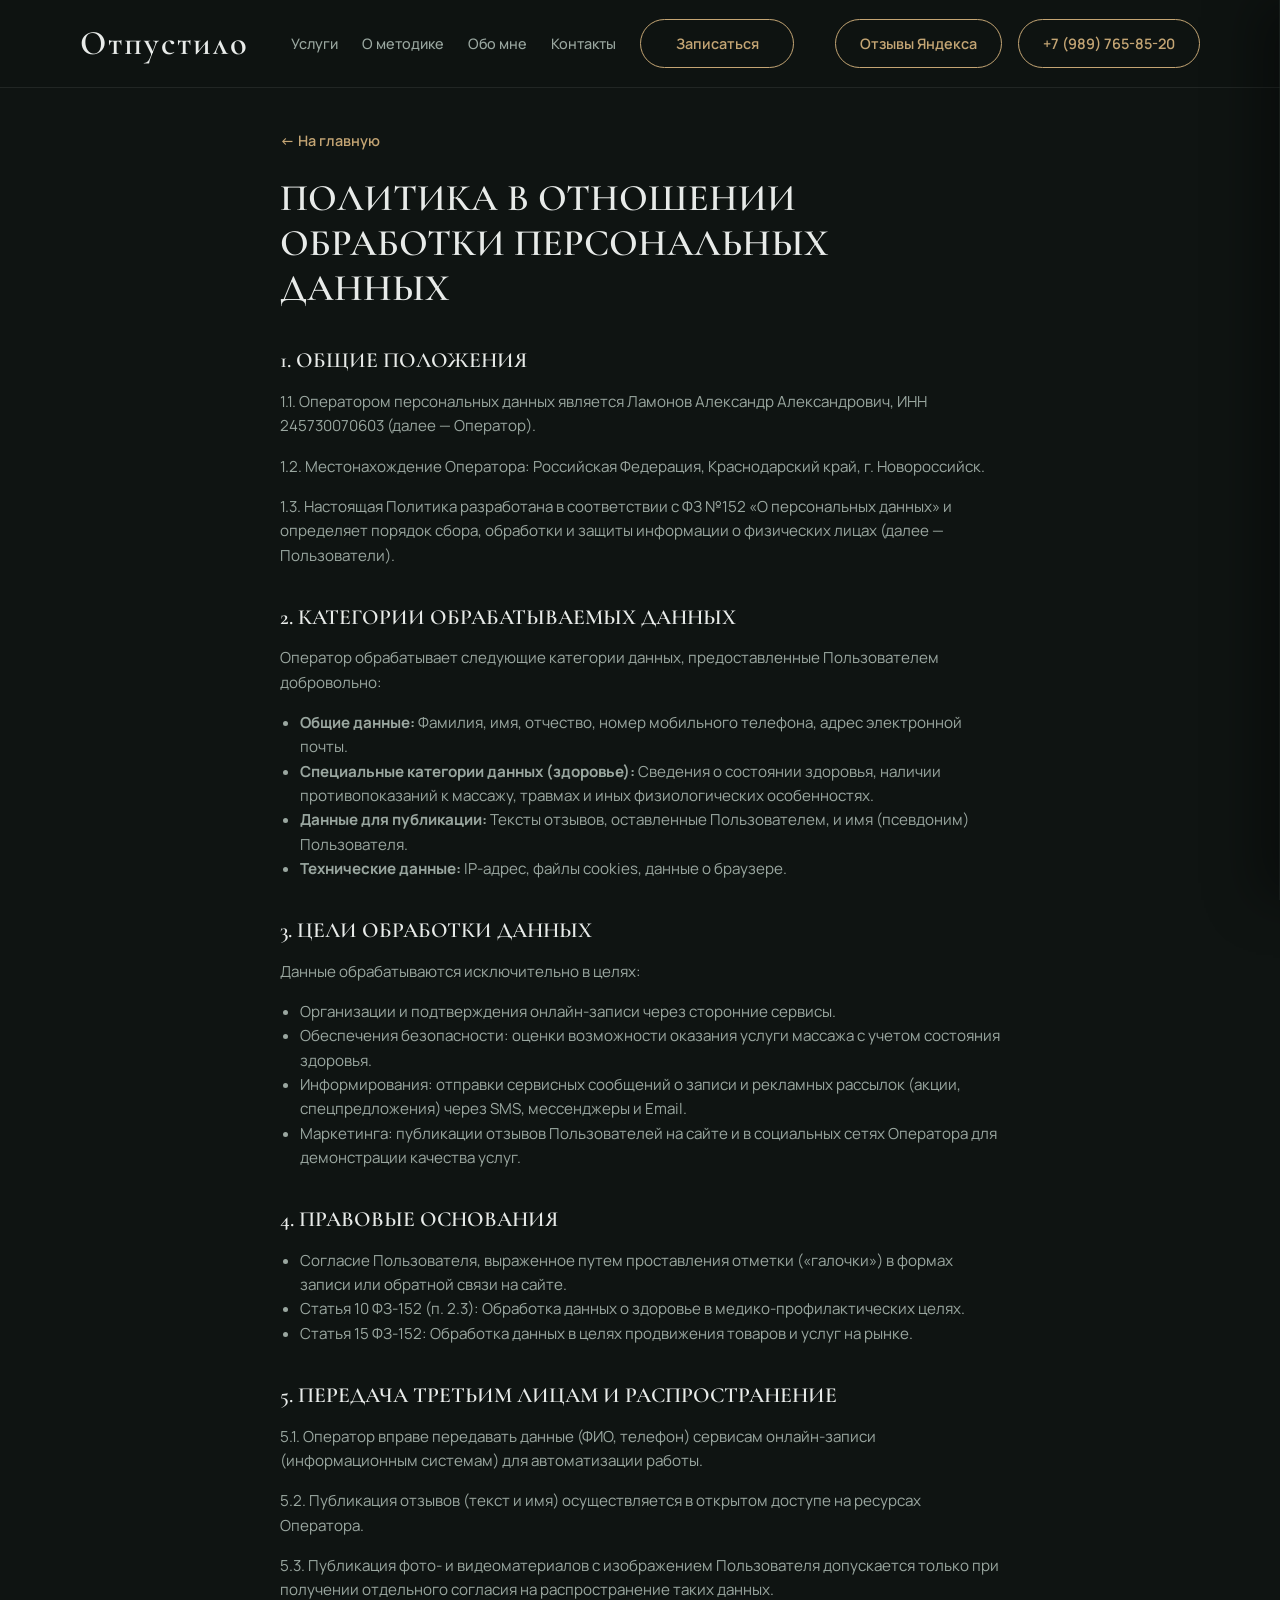
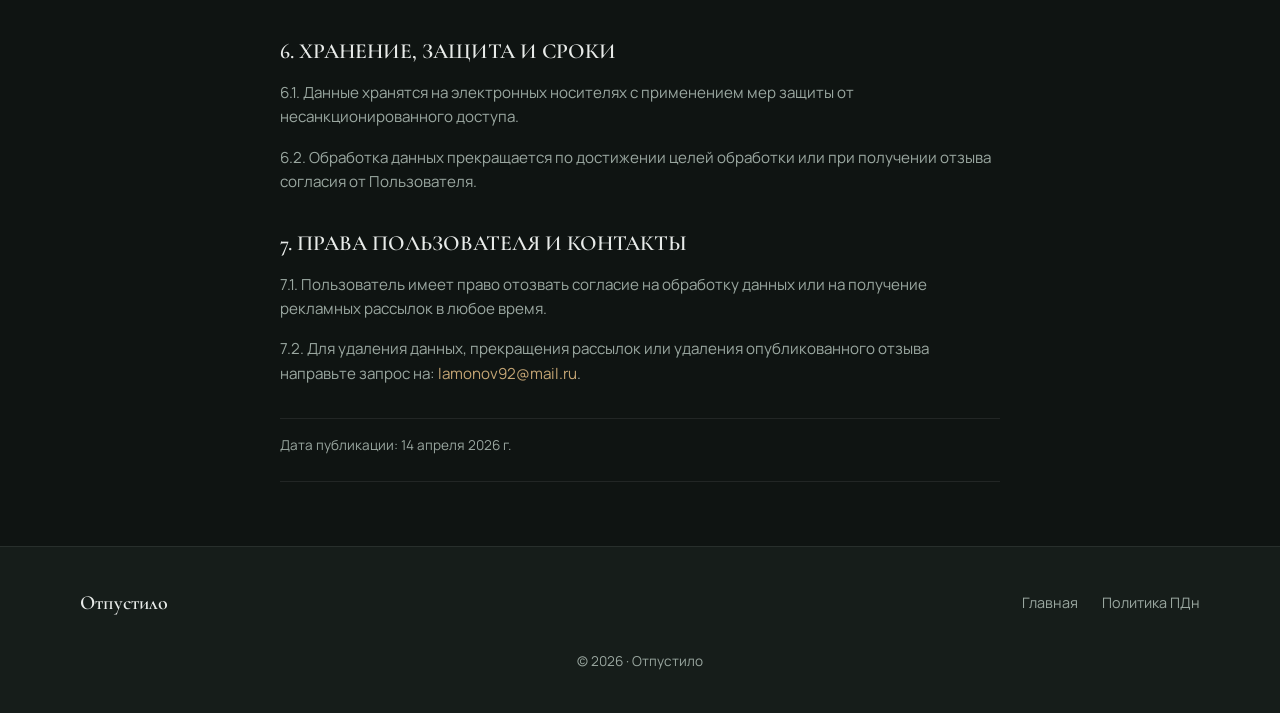
==== privacy.html @ 7d5fe702 "финал версия" ====
<!DOCTYPE html>
<html lang="ru">
<head>
  <meta charset="UTF-8" />
  <meta name="viewport" content="width=device-width, initial-scale=1.0" />
  <meta name="description" content="Политика в отношении обработки персональных данных — Отпустило." />
  <title>Политика обработки персональных данных — Отпустило</title>

  <meta property="og:locale" content="ru_RU" />
  <meta property="og:type" content="article" />
  <meta property="og:site_name" content="Отпустило" />
  <meta property="og:title" content="Политика обработки персональных данных — Отпустило" />
  <meta property="og:description" content="Политика в отношении обработки персональных данных — Отпустило." />
  <meta property="og:image" content="images/services-bg.jpg" />

  <meta name="twitter:card" content="summary_large_image" />
  <meta name="twitter:title" content="Политика обработки персональных данных — Отпустило" />
  <meta name="twitter:description" content="Политика в отношении обработки персональных данных — Отпустило." />
  <meta name="twitter:image" content="images/services-bg.jpg" />
  <link rel="preconnect" href="https://fonts.googleapis.com" />
  <link rel="preconnect" href="https://fonts.gstatic.com" crossorigin />
  <link href="https://fonts.googleapis.com/css2?family=Cormorant+Garamond:ital,wght@0,400;0,600;0,700;1,400&family=Manrope:wght@300;400;500;600;700&display=swap" rel="stylesheet" />
  <link rel="stylesheet" href="styles.css" />
  
  <link rel="icon" href="data:image/svg+xml,<svg xmlns=%22http://www.w3.org/2000/svg%22 viewBox=%220 0 100 100%22><text y=%22.9em%22 font-size=%2290%22>🌿</text></svg>">
</head>
<body class="page-privacy">
  <header class="header">
    <div class="container header__inner">
      <a class="logo logo--header-wide" href="index.html">Отпустило</a>
      <nav class="nav nav--desktop" id="nav-desktop" aria-label="Основное меню">
        <a href="index.html#services">Услуги</a>
        <a href="index.html#about">О методике</a>
        <a href="index.html#about-me">Обо мне</a>
        <a href="index.html#contacts">Контакты</a>
        <a class="btn btn--header nav-desktop__cta" href="index.html#booking">Записаться</a>
      </nav>
      <div class="header__toolbar">
        <a class="btn btn--header btn--reviews-link" href="index.html#reviews">Отзывы Яндекса</a>
        <a class="btn btn--header btn--phone" href="tel:+79897658520">+7 (989) 765-85-20</a>
        <button
          class="burger"
          type="button"
          aria-label="Открыть меню"
          id="burger"
          aria-expanded="false"
          aria-controls="mobile-nav-drawer"
        >
          <span></span><span></span><span></span>
        </button>
      </div>
    </div>
  </header>

  <div class="mobile-nav-overlay" id="mobile-nav-overlay" tabindex="-1" aria-hidden="true"></div>
  <aside class="mobile-nav-drawer" id="mobile-nav-drawer" aria-label="Меню сайта" aria-hidden="true">
    <nav class="mobile-nav__list" id="nav">
      <a class="mobile-nav__link" href="index.html#services">Услуги</a>
      <a class="mobile-nav__link" href="index.html#about">О методике</a>
      <a class="mobile-nav__link" href="index.html#about-me">Обо мне</a>
      <a class="mobile-nav__link" href="index.html#contacts">Контакты</a>
      <a class="btn btn--primary mobile-nav__cta" href="index.html#booking">Записаться</a>
    </nav>
  </aside>

  <main class="legal-page" aria-labelledby="privacy-title">
    <div class="container">
      <a class="legal-page__back" href="index.html">← На главную</a>
      <article class="legal-doc">
        <h1 id="privacy-title">ПОЛИТИКА В ОТНОШЕНИИ ОБРАБОТКИ ПЕРСОНАЛЬНЫХ ДАННЫХ</h1>

        <h2>1. ОБЩИЕ ПОЛОЖЕНИЯ</h2>
        <p>1.1. Оператором персональных данных является Ламонов Александр Александрович, ИНН 245730070603 (далее — Оператор).</p>
        <p>1.2. Местонахождение Оператора: Российская Федерация, Краснодарский край, г. Новороссийск.</p>
        <p>1.3. Настоящая Политика разработана в соответствии с ФЗ №152 «О персональных данных» и определяет порядок сбора, обработки и защиты информации о физических лицах (далее — Пользователи).</p>

        <h2>2. КАТЕГОРИИ ОБРАБАТЫВАЕМЫХ ДАННЫХ</h2>
        <p>Оператор обрабатывает следующие категории данных, предоставленные Пользователем добровольно:</p>
        <ul>
          <li><strong>Общие данные:</strong> Фамилия, имя, отчество, номер мобильного телефона, адрес электронной почты.</li>
          <li><strong>Специальные категории данных (здоровье):</strong> Сведения о состоянии здоровья, наличии противопоказаний к массажу, травмах и иных физиологических особенностях.</li>
          <li><strong>Данные для публикации:</strong> Тексты отзывов, оставленные Пользователем, и имя (псевдоним) Пользователя.</li>
          <li><strong>Технические данные:</strong> IP-адрес, файлы cookies, данные о браузере.</li>
        </ul>

        <h2>3. ЦЕЛИ ОБРАБОТКИ ДАННЫХ</h2>
        <p>Данные обрабатываются исключительно в целях:</p>
        <ul>
          <li>Организации и подтверждения онлайн-записи через сторонние сервисы.</li>
          <li>Обеспечения безопасности: оценки возможности оказания услуги массажа с учетом состояния здоровья.</li>
          <li>Информирования: отправки сервисных сообщений о записи и рекламных рассылок (акции, спецпредложения) через SMS, мессенджеры и Email.</li>
          <li>Маркетинга: публикации отзывов Пользователей на сайте и в социальных сетях Оператора для демонстрации качества услуг.</li>
        </ul>

        <h2>4. ПРАВОВЫЕ ОСНОВАНИЯ</h2>
        <ul>
          <li>Согласие Пользователя, выраженное путем проставления отметки («галочки») в формах записи или обратной связи на сайте.</li>
          <li>Статья 10 ФЗ-152 (п. 2.3): Обработка данных о здоровье в медико-профилактических целях.</li>
          <li>Статья 15 ФЗ-152: Обработка данных в целях продвижения товаров и услуг на рынке.</li>
        </ul>

        <h2>5. ПЕРЕДАЧА ТРЕТЬИМ ЛИЦАМ И РАСПРОСТРАНЕНИЕ</h2>
        <p>5.1. Оператор вправе передавать данные (ФИО, телефон) сервисам онлайн-записи (информационным системам) для автоматизации работы.</p>
        <p>5.2. Публикация отзывов (текст и имя) осуществляется в открытом доступе на ресурсах Оператора.</p>
        <p>5.3. Публикация фото- и видеоматериалов с изображением Пользователя допускается только при получении отдельного согласия на распространение таких данных.</p>

        <h2>6. ХРАНЕНИЕ, ЗАЩИТА И СРОКИ</h2>
        <p>6.1. Данные хранятся на электронных носителях с применением мер защиты от несанкционированного доступа.</p>
        <p>6.2. Обработка данных прекращается по достижении целей обработки или при получении отзыва согласия от Пользователя.</p>

        <h2>7. ПРАВА ПОЛЬЗОВАТЕЛЯ И КОНТАКТЫ</h2>
        <p>7.1. Пользователь имеет право отозвать согласие на обработку данных или на получение рекламных рассылок в любое время.</p>
        <p>7.2. Для удаления данных, прекращения рассылок или удаления опубликованного отзыва направьте запрос на: <a href="mailto:lamonov92@mail.ru">lamonov92@mail.ru</a>.</p>

        <p class="legal-meta" style="margin-top: 2rem; padding-top: 1rem; border-top: 1px solid var(--line); margin-bottom: 0;">
          Дата публикации: 14 апреля 2026 г.
        </p>
      </article>
    </div>
  </main>

  <footer class="footer">
    <div class="container footer__inner">
      <span class="footer__logo">Отпустило</span>
      <nav class="footer__nav">
        <a href="index.html">Главная</a>
        <a href="privacy.html">Политика ПДн</a>
      </nav>
      <p class="footer__copy">© <span id="year"></span> · Отпустило</p>
    </div>
  </footer>

  <script src="script.js"></script>
</body>
</html>
---- styles.css ----
:root {
  --bg: #0f1412;
  --bg-elevated: #161d1a;
  --surface: #1c2521;
  --text: #e8ebe9;
  --text-muted: #9aa7a0;
  --accent: #c4a574;
  --accent-hover: #d4b98a;
  --accent-soft: rgba(196, 165, 116, 0.15);
  --line: rgba(255, 255, 255, 0.08);
  --font-body: "Manrope", system-ui, sans-serif;
  --font-display: "Cormorant Garamond", Georgia, serif;
  --radius: 12px;
  --shadow: 0 24px 60px rgba(0, 0, 0, 0.45);
}

*,
*::before,
*::after {
  box-sizing: border-box;
}

a,
button,
input,
select,
textarea {
  -webkit-tap-highlight-color: transparent;
}

html {
  scroll-behavior: smooth;
  overflow-x: clip;
  max-width: 100%;
}

body {
  margin: 0;
  font-family: var(--font-body);
  font-size: 1rem;
  line-height: 1.6;
  color: var(--text);
  background: var(--bg);
  overflow-x: clip;
  max-width: 100%;
}

.scroll-progress {
  position: fixed;
  top: 0;
  left: 0;
  height: 3px;
  width: 0%;
  max-width: 100%;
  z-index: 400;
  pointer-events: none;
  background: var(--accent);
  /* Только вниз — горизонтальное свечение даёт полосу и скролл на узких экранах */
  box-shadow: 0 4px 14px rgba(196, 165, 116, 0.42);
  transform-origin: left center;
}

@keyframes scroll-progress-shimmer {
  0% {
    background-position: 0% 50%;
  }
  100% {
    background-position: 200% 50%;
  }
}

html.has-scroll-fx .reveal-on-scroll:not(.is-inview) {
  opacity: 0;
  transform: translate3d(0, 40px, 0);
}

html.has-scroll-fx .reveal-on-scroll.is-inview {
  opacity: 1;
  transform: translate3d(0, 0, 0);
  transition:
    opacity 0.85s cubic-bezier(0.22, 1, 0.36, 1),
    transform 0.9s cubic-bezier(0.22, 1, 0.36, 1);
}

@media (prefers-reduced-motion: reduce) {
  .scroll-progress {
    display: none;
    animation: none;
  }

  html.has-scroll-fx .reveal-on-scroll:not(.is-inview) {
    opacity: 1;
    transform: none;
  }

  html.has-scroll-fx .reveal-on-scroll.is-inview {
    transition: none;
  }

  .hero__bg {
    transform: none !important;
  }
}

img {
  max-width: 100%;
  height: auto;
  display: block;
}

a {
  color: var(--accent);
  text-decoration: none;
  transition: color 0.2s ease;
}

a:hover {
  color: var(--accent-hover);
}

.container {
  width: min(1120px, 100% - 40px);
  margin-inline: auto;
}

.top-bar {
  background: var(--bg-elevated);
  border-bottom: 1px solid var(--line);
  font-size: 0.85rem;
  color: var(--text-muted);
}

.top-bar__inner {
  display: flex;
  justify-content: space-between;
  align-items: center;
  padding: 10px 0;
  gap: 1rem;
  flex-wrap: wrap;
}

.top-bar__phone {
  color: var(--text);
  font-weight: 600;
}

.top-bar__reviews {
  color: var(--accent);
  font-weight: 600;
  font-size: 0.82rem;
  white-space: nowrap;
}

.top-bar__reviews:hover {
  color: var(--accent-hover);
}

.header {
  position: sticky;
  top: 0;
  z-index: 120;
  background: rgba(15, 20, 18, 0.92);
  backdrop-filter: blur(12px);
  border-bottom: 1px solid var(--line);
  transition: box-shadow 0.35s ease, border-color 0.35s ease;
}

.header.is-scrolled {
  box-shadow: 0 18px 48px rgba(0, 0, 0, 0.42);
  border-bottom-color: rgba(196, 165, 116, 0.12);
}

.header__inner {
  display: flex;
  align-items: center;
  justify-content: space-between;
  gap: 1rem;
  padding: 16px 0;
  flex-wrap: nowrap;
}

.header__toolbar {
  display: flex;
  align-items: center;
  justify-content: flex-end;
  gap: 1rem;
  flex-shrink: 1;
  min-width: 0;
  max-width: 100%;
  flex-wrap: wrap;
}

.nav--desktop {
  display: none;
  align-items: center;
  gap: 0.85rem 1.15rem;
  flex-wrap: wrap;
  justify-content: center;
  flex: 1 1 auto;
  min-width: 0;
}

.nav--desktop a:not(.btn) {
  color: var(--text-muted);
  font-size: 0.9rem;
  font-weight: 500;
  text-decoration: none;
  transition: color 0.2s;
}

.nav--desktop a:not(.btn):hover {
  color: var(--text);
}

.nav-desktop__cta {
  flex-shrink: 0;
}

@media (max-width: 1200px) {
  .header__toolbar {
    flex-wrap: nowrap;
    gap: 0.65rem;
    flex: 1 1 auto;
    justify-content: flex-end;
  }
  
  .logo--header-wide {
    font-size: clamp(2.5rem, 5vw, 3.75rem); /* Размер заголовка Hero */
    flex: 0 1 auto;
    margin-right: auto;
    line-height: 1;
  }

  .nav-desktop__cta {
    display: none !important;
  }

  .nav--desktop {
    display: none !important;
  }

  .desktop-only {
    display: none !important;
  }

  .btn--header {
    min-width: 0; /* Сбрасываем жесткую ширину на мобильных, где кнопки скрыты или другие */
  }

  .burger {
    display: flex !important;
  }
}

@media (min-width: 1201px) {
  .nav--desktop {
    display: flex;
    gap: 0.85rem 1.5rem;
    margin-right: 1rem;
  }

  .burger {
    display: none !important;
  }

  .logo--header-wide {
    flex: 0 1 auto;
    font-size: clamp(1.35rem, 2.4vw, 1.95rem);
  }
}

.btn--reviews-link {
  white-space: nowrap;
}

/* Privacy page: hide header buttons on mobile portrait so they don't overlap the logo.
   Keep them on desktop and tablet landscape. */
@media (max-width: 900px) and (orientation: portrait) {
  .page-privacy .header__toolbar .btn--header {
    display: none !important;
  }
}

.logo {
  font-family: var(--font-display);
  font-size: 1.5rem;
  font-weight: 600;
  letter-spacing: 0.04em;
  color: var(--text);
}

.logo--header-wide {
  flex: 1 1 auto;
  min-width: 0;
  font-size: clamp(1.55rem, 4.2vw, 2.15rem);
  letter-spacing: 0.06em;
}

.logo:hover {
  color: var(--accent);
}

.mobile-nav-overlay {
  position: fixed;
  inset: 0;
  z-index: 110;
  background: rgba(0, 0, 0, 0.52);
  opacity: 0;
  visibility: hidden;
  transition: opacity 0.28s ease, visibility 0.28s ease;
}

body.nav-open .mobile-nav-overlay {
  opacity: 1;
  visibility: visible;
}

.mobile-nav-drawer {
  position: fixed;
  top: 0;
  right: 0;
  bottom: 0;
  z-index: 125;
  display: flex;
  flex-direction: column;
  align-items: flex-end;
  width: auto;
  max-width: min(92vw, 100%);
  height: 100vh;
  height: 100dvh;
  min-height: 100vh;
  min-height: 100dvh;
  padding: calc(5.5rem + env(safe-area-inset-top, 0px)) 1.25rem 2rem;
  padding-bottom: calc(2rem + env(safe-area-inset-bottom, 0px));
  padding-left: 1.35rem;
  background: linear-gradient(180deg, var(--surface) 0%, var(--bg-elevated) 100%);
  border-left: 1px solid var(--line);
  box-shadow: -24px 0 48px rgba(0, 0, 0, 0.35);
  transform: translateX(100%);
  transition: transform 0.32s cubic-bezier(0.22, 1, 0.36, 1);
  overflow-y: auto;
  box-sizing: border-box;
}

body.nav-open .mobile-nav-drawer {
  transform: translateX(0);
}

.mobile-nav__list {
  display: flex;
  flex-direction: column;
  gap: 0;
  width: max-content;
  max-width: 100%;
}

.mobile-nav__link {
  display: block;
  padding: 1rem 0;
  font-size: 1.05rem;
  font-weight: 600;
  color: var(--text);
  border-bottom: 1px solid var(--line);
  transition: color 0.2s;
  white-space: nowrap;
}

.mobile-nav__link:hover {
  color: var(--accent);
}

.btn {
  display: inline-flex;
  align-items: center;
  justify-content: center;
  padding: 12px 24px;
  font-family: inherit;
  font-size: 0.9rem;
  font-weight: 600;
  border: none;
  border-radius: 999px;
  cursor: pointer;
  transition: background 0.2s, color 0.2s, border-color 0.2s;
}

.btn--header {
  background: transparent;
  color: var(--accent);
  border: 1px solid var(--accent);
  /* Задаем минимальную ширину, чтобы кнопки в шапке были одинаковыми */
  min-width: 154px;
}

.btn--header:hover {
  background: var(--accent-soft);
}

.btn--primary {
  background: var(--accent);
  color: #1a1510;
}

.btn--primary:hover {
  background: var(--accent-hover);
  color: #1a1510;
}

.mobile-nav-drawer .mobile-nav__cta.btn.btn--primary {
  margin-top: 1.35rem;
  align-self: flex-start;
  padding: 0.42rem 1rem;
  font-size: 1.05rem;
  font-weight: 600;
  line-height: 1.35;
}

.btn--ghost {
  background: transparent;
  color: var(--text);
  border: 1px solid var(--line);
}

.btn--ghost:hover {
  border-color: var(--accent);
  color: var(--accent);
}

.btn--light {
  background: var(--text);
  color: var(--bg);
}

.btn--light:hover {
  background: var(--accent-hover);
  color: #1a1510;
}

.btn--block {
  width: 100%;
}

.btn--small {
  padding: 8px 16px;
  font-size: 0.85rem;
}

.burger {
  display: flex;
  flex-direction: column;
  justify-content: center;
  gap: 5px;
  padding: 10px;
  margin: -10px -10px -10px 0;
  background: none;
  border: none;
  cursor: pointer;
}

.burger span {
  display: block;
  width: 22px;
  height: 2px;
  background: var(--text);
  transition: transform 0.25s ease, opacity 0.25s ease;
}

body.nav-open .burger span:nth-child(1) {
  transform: translateY(7px) rotate(45deg);
}

body.nav-open .burger span:nth-child(2) {
  opacity: 0;
}

body.nav-open .burger span:nth-child(3) {
  transform: translateY(-7px) rotate(-45deg);
}

@media (prefers-reduced-motion: reduce) {
  .mobile-nav-drawer,
  .mobile-nav-overlay {
    transition: none;
  }

  body.nav-open .burger span:nth-child(1),
  body.nav-open .burger span:nth-child(3) {
    transform: none;
  }

  body.nav-open .burger span:nth-child(2) {
    opacity: 1;
  }
}

.hero {
  position: relative;
  min-height: min(88vh, 720px);
  display: flex;
  align-items: center;
  padding: 4rem 0 5rem;
  overflow: hidden;
}

@media (max-width: 768px) {
  .hero {
    min-height: auto;
    padding: 4rem 0 3.5rem;
  }
}

.hero__bg {
  position: absolute;
  inset: -8%;
  background:
    radial-gradient(ellipse 80% 50% at 50% -20%, rgba(196, 165, 116, 0.22) 0%, rgba(196, 165, 116, 0.1) 40%, rgba(196, 165, 116, 0) 80%),
    radial-gradient(ellipse 60% 40% at 100% 50%, rgba(80, 120, 100, 0.12) 0%, rgba(80, 120, 100, 0.05) 40%, rgba(80, 120, 100, 0) 80%),
    linear-gradient(180deg, var(--bg) 0%, var(--bg-elevated) 100%);
  pointer-events: none;
  will-change: transform;
  transform: translate3d(0, 0, 0) scale(1.08);
  transform-origin: center 30%;
}

.hero__content {
  position: relative;
  max-width: 720px;
}

.hero__eyebrow {
  text-transform: uppercase;
  letter-spacing: 0.2em;
  font-size: 0.72rem;
  color: var(--accent);
  margin: 0 0 1rem;
}

.hero__eyebrow-top,
.hero__eyebrow-bottom {
  display: inline;
}

@media (max-width: 430px) {
  .hero__eyebrow-top {
    white-space: nowrap;
  }

  .hero__eyebrow-bottom {
    display: block;
  }
}

.hero__title {
  font-family: var(--font-display);
  font-size: clamp(2.5rem, 5vw, 3.75rem);
  font-weight: 600;
  line-height: 1.12;
  margin: 0 0 1.25rem;
  letter-spacing: 0.02em;
}

.hero__title em {
  font-style: italic;
  color: var(--accent);
}

.hero__text {
  font-size: 1.1rem;
  color: var(--text-muted);
  margin: 0 0 2rem;
  max-width: 540px;
}

.hero__actions {
  display: flex;
  flex-wrap: wrap;
  gap: 1rem;
}

.hero__actions .btn--hero-promo {
  padding: 17px 36px;
  font-size: 1.05rem;
  min-height: 54px;
}

@media (max-width: 480px) {
  .hero__actions .btn--hero-promo {
    flex: 1 1 auto;
    min-width: min(100%, 240px);
    justify-content: center;
  }
}

.trust {
  border-block: 1px solid var(--line);
  background: var(--bg-elevated);
}

.trust__grid {
  display: grid;
  grid-template-columns: repeat(2, minmax(0, 1fr));
  gap: 0;
  width: 100%;
  min-width: 0;
  box-sizing: border-box;
  border: 1px solid var(--line);
  background: var(--bg-elevated);
}

.trust__item {
  background: var(--bg-elevated);
  padding: 1.75rem 1.25rem;
  text-align: center;
  min-width: 0;
}

.trust__item:nth-child(1),
.trust__item:nth-child(3) {
  border-right: 1px solid var(--line);
}

.trust__item:nth-child(1),
.trust__item:nth-child(2) {
  border-bottom: 1px solid var(--line);
}

.trust__item strong {
  display: block;
  font-family: var(--font-display);
  font-size: 1.6rem;
  color: var(--accent);
  margin-bottom: 0.35rem;
}

.trust__item:first-child strong {
  font-size: clamp(2.05rem, 6.5vw, 2.65rem);
  line-height: 1.08;
  letter-spacing: 0.02em;
}

.trust__item span {
  font-size: 1rem;
  color: var(--text-muted);
}

/* На узких экранах сетка на всю ширину — иначе сбоку виден более тёмный фон body */
@media (max-width: 992px) {
  .trust > .container.trust__grid {
    width: 100%;
    max-width: none;
    margin-inline: 0;
  }
}

.section {
  padding: 5rem 0;
}

@media (max-width: 992px) {
  .section {
    padding: 12rem 0;
  }
}

section#about-me.section {
  padding-bottom: 2rem;
}

section#booking.section {
  padding-top: 2rem;
}

.section--alt {
  background: var(--bg-elevated);
}

.section__head {
  text-align: center;
  max-width: 560px;
  margin: 0 auto 3rem;
}

.section__title {
  font-family: var(--font-display);
  font-size: clamp(2rem, 4vw, 2.75rem);
  font-weight: 600;
  margin: 0 0 0.75rem;
  letter-spacing: 0.02em;
}

.section__lead {
  margin: 0;
  color: var(--text-muted);
  font-size: 1.05rem;
}

.section--services {
  position: relative;
  isolation: isolate;
  overflow: hidden;
}

.section--services__bg {
  position: absolute;
  inset: 0;
  z-index: 0;
  background-color: var(--bg);
  background-image:
    linear-gradient(180deg, rgba(15, 20, 18, 0.92) 0%, rgba(15, 20, 18, 0.82) 42%, rgba(15, 20, 18, 0.94) 100%),
    linear-gradient(105deg, rgba(15, 20, 18, 0.55) 0%, rgba(15, 20, 18, 0) 42%, rgba(15, 20, 18, 0) 58%, rgba(15, 20, 18, 0.5) 100%),
    url("images/services-bg.jpg");
  background-size: cover;
  background-position: center 40%;
  background-repeat: no-repeat;
}

.section--services__content {
  position: relative;
  z-index: 1;
}

.section--services .section__lead {
  color: rgba(232, 235, 233, 0.88);
  text-shadow: 0 1px 24px rgba(0, 0, 0, 0.35);
}

.section--services .section__title {
  text-shadow: 0 1px 32px rgba(0, 0, 0, 0.4);
}

.cards {
  display: grid;
  grid-template-columns: repeat(3, 1fr);
  gap: 1.5rem;
}

.services-carousel {
  position: relative;
}

.services-carousel__track-wrap {
  position: relative;
}

.services-carousel__nav {
  display: none;
  align-items: center;
  justify-content: center;
  gap: 0.75rem;
  margin-top: 1.1rem;
  padding: 0 2px;
}

.services-carousel__btn {
  flex-shrink: 0;
  display: inline-flex;
  align-items: center;
  justify-content: center;
  min-width: 44px;
  min-height: 44px;
  padding: 0 12px;
  border-radius: 999px;
  border: 1px solid var(--line);
  background: transparent;
  color: var(--accent);
  cursor: pointer;
  transition: background 0.2s, border-color 0.2s, color 0.2s, opacity 0.2s;
}

.services-carousel__btn:hover:not(:disabled) {
  background: var(--accent-soft);
  border-color: rgba(196, 165, 116, 0.45);
  color: var(--accent-hover);
}

.services-carousel__btn:disabled {
  opacity: 0.35;
  cursor: not-allowed;
}

.services-carousel__btn-icon {
  display: block;
  width: 10px;
  height: 10px;
  border-left: 2px solid currentColor;
  border-bottom: 2px solid currentColor;
}

.services-carousel__btn-icon--prev {
  transform: rotate(45deg);
  margin-left: 2px;
}

.services-carousel__btn-icon--next {
  transform: rotate(-135deg);
  margin-right: 2px;
}

.services-carousel__dots {
  display: flex;
  flex-wrap: wrap;
  align-items: center;
  justify-content: center;
  gap: 0.45rem;
  flex: 1 1 auto;
  min-width: 0;
  max-width: min(100%, 220px);
}

.services-carousel__dot {
  flex-shrink: 0;
  width: 8px;
  height: 8px;
  padding: 0;
  border: none;
  border-radius: 999px;
  background: rgba(255, 255, 255, 0.18);
  cursor: pointer;
  transition: background 0.2s, transform 0.2s;
}

.services-carousel__dot:hover {
  background: rgba(196, 165, 116, 0.55);
}

.services-carousel__dot.is-active {
  background: var(--accent);
  transform: scale(1.15);
}

@media (max-width: 992px) {
  .section--services__bg {
    background-image: none;
    background: var(--surface);
  }

  .cards {
    display: flex;
    gap: 1rem;
    overflow-x: auto;
    overflow-y: hidden;
    scroll-snap-type: x mandatory;
    -webkit-overflow-scrolling: touch;
    padding-bottom: 0.35rem;
    scrollbar-width: none;
  }

  .cards::-webkit-scrollbar {
    display: none;
  }

  .cards .card {
    flex: 0 0 min(78vw, 300px);
    scroll-snap-align: start;
    scroll-snap-stop: always;
    box-shadow: none;
    background: var(--bg-elevated);
    border-color: rgba(196, 165, 116, 0.2);
  }

  .services-carousel__nav {
    display: flex;
  }
}

.card {
  display: flex;
  flex-direction: column;
  background: var(--surface);
  border: 1px solid var(--line);
  border-radius: var(--radius);
  padding: 0;
  overflow: hidden;
  box-shadow: var(--shadow);
  transition: border-color 0.2s, transform 0.2s;
}

.card__content {
  display: flex;
  flex-direction: column;
  flex: 1;
  padding: 1.35rem 1.75rem 1.75rem;
  background-color: inherit;
  position: relative;
  z-index: 1;
  margin-top: -2px;
}

.card__media {
  position: relative;
  height: clamp(148px, 24vw, 210px);
  flex-shrink: 0;
  background-color: #1a221e;
  overflow: hidden;
}

.card__media-img {
  width: 100%;
  height: 100%;
  object-fit: cover;
  object-position: center;
  display: block;
  transform: translateZ(0); /* Исправление ряби/муара на некоторых экранах */
  backface-visibility: hidden;
  -webkit-user-drag: none;
}

.card__media::after {
  content: "";
  position: absolute;
  inset: 0;
  background: linear-gradient(
    to top,
    var(--surface) 0%,
    rgba(28, 37, 33, 0.8) 15%,
    rgba(28, 37, 33, 0.45) 45%,
    rgba(28, 37, 33, 0.08) 80%,
    rgba(28, 37, 33, 0) 100%
  );
  pointer-events: none;
}

@media (max-width: 768px) {
  .cards .card__media::after {
    background: linear-gradient(
      to top,
      #161d1a 0%,
      rgba(22, 29, 26, 0.8) 15%,
      rgba(22, 29, 26, 0.45) 45%,
      rgba(22, 29, 26, 0.08) 80%,
      rgba(22, 29, 26, 0) 100%
    );
  }
}

.card:hover {
  border-color: rgba(196, 165, 116, 0.35);
  transform: translateY(-2px);
}

.card__icon {
  display: inline-block;
  width: 40px;
  height: 4px;
  background: var(--accent);
  border-radius: 2px;
  margin-bottom: 1rem;
  opacity: 0.8;
}

.card__title {
  font-family: var(--font-display);
  font-size: 1.5rem;
  margin: 0 0 0.5rem;
}

.card__meta {
  display: flex;
  align-items: center;
  gap: 0.75rem;
  margin-bottom: 0.75rem;
  font-size: 0.9rem;
}

.card__price {
  font-weight: 700;
  color: var(--accent);
  font-size: 1rem;
}

.card__duration {
  color: var(--text-muted);
  font-weight: 500;
}

.card__text {
  flex: 1;
  margin: 0;
  color: var(--text-muted);
  font-size: 0.95rem;
}

.card__actions {
  margin-top: 1.35rem;
  padding-top: 1rem;
  border-top: 1px solid var(--line);
}

.service-dialog {
  width: min(560px, calc(100% - 32px));
  max-height: min(88vh, 720px);
  margin: auto;
  padding: 0;
  border: 1px solid var(--line);
  border-radius: var(--radius);
  background: linear-gradient(145deg, var(--surface), var(--bg-elevated));
  color: var(--text);
  box-shadow: var(--shadow);
}

.service-dialog::-webkit-scrollbar {
  display: none;
}

.service-dialog::backdrop {
  background: rgba(0, 0, 0, 0.75);
  backdrop-filter: blur(4px);
  scrollbar-width: none;
  -ms-overflow-style: none;
}

.service-dialog::backdrop::-webkit-scrollbar {
  display: none;
}

dialog {
  scrollbar-width: none !important;
  -ms-overflow-style: none !important;
}

dialog::-webkit-scrollbar {
  display: none !important;
}

.service-dialog__inner {
  display: flex;
  flex-direction: column;
  max-height: min(88vh, 720px);
}

.service-dialog__head {
  display: flex;
  align-items: flex-start;
  justify-content: space-between;
  gap: 1rem;
  padding: 1.25rem 1.25rem 0.75rem;
  border-bottom: 1px solid var(--line);
  flex-shrink: 0;
}

.service-dialog__title {
  font-family: var(--font-display);
  font-size: 1.65rem;
  font-weight: 600;
  margin: 0;
  line-height: 1.2;
  padding-right: 0.5rem;
}

.service-dialog__close {
  flex-shrink: 0;
  width: 40px;
  height: 40px;
  margin: -0.35rem -0.35rem 0 0;
  border: none;
  border-radius: 8px;
  background: transparent;
  color: var(--text-muted);
  font-size: 1.75rem;
  line-height: 1;
  cursor: pointer;
  transition: color 0.2s, background 0.2s;
}

.service-dialog__close:hover {
  color: var(--text);
  background: var(--accent-soft);
}

.service-dialog__body {
  padding: 1.25rem 1.5rem 1.5rem;
  overflow-y: auto;
  flex: 1;
  scrollbar-width: thin;
  scrollbar-color: var(--accent) var(--bg-elevated);
}

.service-dialog__body::-webkit-scrollbar {
  width: 6px;
}

.service-dialog__body::-webkit-scrollbar-track {
  background: var(--bg-elevated);
}

.service-dialog__body::-webkit-scrollbar-thumb {
  background: var(--accent);
  border-radius: 3px;
}

.service-dialog__body p {
  margin: 0 0 1rem;
  color: var(--text-muted);
  font-size: 0.95rem;
}

.service-dialog__body p:last-child {
  margin-bottom: 0;
}

.service-dialog__subtitle {
  font-size: 0.72rem;
  font-weight: 700;
  text-transform: uppercase;
  letter-spacing: 0.12em;
  color: var(--accent);
  margin: 1.25rem 0 0.5rem;
}

.service-dialog__subtitle:first-child {
  margin-top: 0;
}

.service-dialog__note {
  font-size: 0.9rem !important;
  border-left: 3px solid var(--accent);
  padding-left: 1rem;
  color: var(--text) !important;
}

.service-dialog__foot {
  display: flex;
  flex-wrap: wrap;
  gap: 0.75rem;
  padding: 1rem 1.25rem 1.25rem;
  border-top: 1px solid var(--line);
  flex-shrink: 0;
}

.service-dialog__foot .btn--primary {
  flex: 1;
  min-width: 140px;
}

.split {
  display: grid;
  grid-template-columns: 1fr 1fr;
  gap: 3rem;
  align-items: center;
}

.split__p {
  color: var(--text-muted);
  margin: 0 0 1rem;
}

.checklist {
  margin: 1.5rem 0 0;
  padding: 0;
  list-style: none;
}

.checklist li {
  position: relative;
  padding-left: 1.5rem;
  margin-bottom: 0.65rem;
  color: var(--accent);
}

.checklist li::before {
  content: "";
  position: absolute;
  left: 0;
  top: 0.55em;
  width: 8px;
  height: 8px;
  border-radius: 50%;
  background: var(--accent);
  opacity: 0.85;
}

.split__panel {
  background: linear-gradient(145deg, var(--surface), var(--bg));
  border: 1px solid var(--line);
  border-radius: var(--radius);
  padding: 2.5rem;
  min-height: 280px;
  display: flex;
  align-items: center;
}

@media (max-width: 768px) {
  .split__panel {
    min-height: auto;
    padding: 1.75rem 1.5rem;
  }
}

.split__panel blockquote {
  margin: 0;
  font-family: var(--font-display);
  font-size: 1.45rem;
  font-style: italic;
  line-height: 1.45;
  color: var(--accent);
}

.booking {
  display: flex;
  flex-direction: column;
  align-items: center;
  gap: 2rem;
}

.booking__intro {
  text-align: center;
  max-width: 36rem;
  text-wrap: balance;
}

.booking__intro .section__lead {
  text-wrap: balance;
}

.booking__subtitle {
  font-family: var(--font-display);
  font-size: clamp(1.28rem, 2.8vw, 1.75rem);
  font-weight: 600;
  color: var(--text);
  text-wrap: balance;
}

.booking__lead-extra {
  margin: 0;
  color: var(--text-muted);
  font-size: 1.02rem;
  line-height: 1.55;
  text-wrap: balance;
}

.booking-gate__extra {
  margin-top: 2rem;
  padding-top: 2rem;
  text-align: center;
  border-top: 1px solid var(--line);
  position: relative;
}

.booking-gate__extra::before {
  content: "";
  position: absolute;
  top: -3px;
  left: 50%;
  transform: translateX(-50%) rotate(45deg);
  width: 5px;
  height: 5px;
  border: 1px solid var(--accent);
  background-color: var(--bg);
}

.booking-gate__extra .booking__subtitle {
  margin: 0 0 0.6rem;
}

.booking-gate {
  width: 100%;
  max-width: 28rem;
}

.consent--booking {
  margin-bottom: 0.25rem;
  justify-content: center;
  text-align: center;
}

.booking-gate__btn:disabled {
  opacity: 0.42;
  cursor: not-allowed;
}

.booking-gate__hint {
  margin: 0.85rem 0 0;
  font-size: 0.85rem;
  color: var(--text-muted);
  text-align: center;
  line-height: 1.45;
  text-wrap: balance;
}

.booking-gate__write {
  margin-top: 1.15rem;
  color: var(--accent);
  border-color: rgba(196, 165, 116, 0.48);
}

.booking-gate__write:hover {
  border-color: var(--accent);
  background: var(--accent-soft);
  color: var(--accent-hover);
}

.form {
  display: grid;
  grid-template-columns: 1fr 1fr;
  gap: 1.25rem;
}

.field {
  display: flex;
  flex-direction: column;
  gap: 0.4rem;
}

.field--full {
  grid-column: 1 / -1;
}

.field__label {
  font-size: 0.8rem;
  font-weight: 600;
  color: var(--text-muted);
  text-transform: uppercase;
  letter-spacing: 0.06em;
}

.field input,
.field select,
.field textarea {
  font: inherit;
  padding: 12px 14px;
  border-radius: 8px;
  border: 1px solid var(--line);
  background: var(--surface);
  color: var(--text);
}

.field input:focus,
.field select:focus,
.field textarea:focus {
  outline: none;
  border-color: var(--accent);
}

.consent {
  display: flex;
  align-items: flex-start;
  gap: 0.65rem;
  font-size: 0.75rem;
  line-height: 1.45;
  color: var(--text-muted);
}

.consent input {
  margin-top: 0.25rem;
  accent-color: var(--accent);
}

.consent a {
  color: var(--accent);
  text-decoration: underline;
  text-underline-offset: 3px;
}

.consent a:hover {
  color: var(--accent-hover);
}

.cookie a {
  color: var(--accent);
  text-decoration: underline;
  text-underline-offset: 2px;
}

.cookie a:hover {
  color: var(--accent-hover);
}

.legal-page {
  padding: 2.5rem 0 4rem;
}

.legal-page .container {
  width: min(720px, 100% - 40px);
}

.legal-page__back {
  display: inline-block;
  margin-bottom: 1.5rem;
  font-size: 0.9rem;
  font-weight: 600;
  color: var(--accent);
}

.legal-page__back:hover {
  color: var(--accent-hover);
}

.legal-doc h1 {
  font-family: var(--font-display);
  font-size: clamp(1.85rem, 4vw, 2.35rem);
  font-weight: 600;
  margin: 0 0 1rem;
  line-height: 1.2;
}

.legal-doc .legal-meta {
  font-size: 0.85rem;
  color: var(--text-muted);
  margin: 0 0 2rem;
  padding-bottom: 1.5rem;
  border-bottom: 1px solid var(--line);
}

.legal-doc h2 {
  font-family: var(--font-display);
  font-size: 1.35rem;
  font-weight: 600;
  margin: 2rem 0 0.75rem;
  color: var(--text);
}

.legal-doc p,
.legal-doc li {
  color: var(--text-muted);
  font-size: 0.95rem;
}

.legal-doc p {
  margin: 0 0 1rem;
}

.legal-doc ul {
  margin: 0 0 1rem;
  padding-left: 1.25rem;
}

.legal-doc .legal-note {
  padding: 1rem 1.15rem;
  margin: 2rem 0 0;
  border-radius: 8px;
  border: 1px solid var(--line);
  background: var(--accent-soft);
  font-size: 0.9rem;
  color: var(--text);
}

.form__note {
  grid-column: 1 / -1;
  font-size: 0.8rem;
  color: var(--text-muted);
  margin: 0;
}

.form__note code {
  font-size: 0.85em;
  background: var(--bg);
  padding: 2px 6px;
  border-radius: 4px;
}

.about-me__text {
  max-width: 42rem;
  margin: 0 auto 2.5rem;
  text-align: left;
  color: var(--text-muted);
  font-size: 1.05rem;
  line-height: 1.65;
}

.about-me__text p {
  margin: 0 0 1rem;
}

.about-me__text strong {
  color: var(--text);
}

.about-me__content {
  display: grid;
  grid-template-columns: 1fr 1fr 1fr;
  grid-auto-rows: 1fr;
  gap: 1rem;
  align-items: stretch;
}

/* Subgrid: те же 4 дорожки, что у дипломов — нижний край фото совпадает с сеткой справа */
.about-me__photo-column {
  grid-column: 1;
  grid-row: 1 / span 4;
  display: grid;
  grid-template-columns: minmax(0, 1fr);
  grid-template-rows: subgrid;
  min-width: 0;
  min-height: 0;
}

.about-me__photo-column .about-me__photo--1 {
  grid-row: 1 / span 2;
}

.about-me__photo-column .about-me__photo--2 {
  grid-row: 3 / span 2;
}

.about-me__photo {
  border-radius: 12px;
  overflow: hidden;
  border: 1px solid var(--line);
  background: var(--surface);
  box-shadow: var(--shadow);
  display: flex;
  align-items: center;
  justify-content: center;
  margin: 0;
  padding: 0;
  min-height: 0;
  height: 100%;
  aspect-ratio: 297 / 436;
}

.about-me__photo img {
  width: 100%;
  height: 100%;
  min-height: 0;
  object-fit: cover;
  object-position: center;
  display: block;
}

.about-me__photo--empty {
  min-height: 280px;
  flex-direction: column;
  gap: 0.5rem;
  color: var(--text-muted);
  font-size: 0.9rem;
  text-align: center;
  padding: 1.5rem;
}

.about-me__photo--empty::before {
  content: "📷";
  font-size: 2.5rem;
  opacity: 0.5;
}

/* Один grid-элемент со subgrid (не display:contents) — в Chrome на широком экране иначе ломалось выравнивание строк с колонкой фото */
.about-me__diplomas {
  list-style: none;
  margin: 0;
  padding: 0;
  grid-column: 2 / 4;
  grid-row: 1 / span 4;
  display: grid;
  grid-template-columns: subgrid;
  grid-template-rows: subgrid;
  min-width: 0;
  min-height: 0;
}

.about-me__diploma {
  margin: 0;
  padding: 0;
  min-height: 0;
}

.diploma-frame {
  margin: 0;
  padding: 0;
  border-radius: 12px;
  overflow: hidden;
  border: 1px solid var(--line);
  background: var(--surface);
  box-shadow: var(--shadow);
  aspect-ratio: 297 / 210;
  display: flex;
  flex-direction: column;
}

button.diploma-frame.diploma-frame--thumb {
  appearance: none;
  width: 100%;
  margin: 0;
  padding: 0;
  font: inherit;
  color: inherit;
  text-align: left;
  cursor: zoom-in;
  -webkit-tap-highlight-color: transparent;
  transition: border-color 0.2s, box-shadow 0.2s;
}

button.diploma-frame.diploma-frame--thumb:hover {
  border-color: rgba(196, 165, 116, 0.45);
  box-shadow: 0 20px 48px rgba(0, 0, 0, 0.35);
}

button.diploma-frame.diploma-frame--thumb:focus-visible {
  outline: 2px solid var(--accent);
  outline-offset: 3px;
}

.diploma-frame img {
  width: 100%;
  height: 100%;
  object-fit: cover;
  flex: 1;
  min-height: 0;
  /* Базовый фильтр для всех дипломов: сильное приглушение белого */
  filter: sepia(15%) contrast(0.85) brightness(0.85) saturate(0.9);
  transition: filter 0.3s ease;
}

/* 1-й и 5-й дипломы: оставляем ярче, так как они, видимо, уже темные или нормальные */
.about-me__diplomas li:nth-child(1) .diploma-frame img,
.about-me__diplomas li:nth-child(5) .diploma-frame img {
  filter: sepia(5%) contrast(0.98) brightness(0.98);
}

/* 8-й диплом: делаем еще светлее по просьбе пользователя */
.about-me__diplomas li:nth-child(8) .diploma-frame img {
  filter: sepia(0%) contrast(1.02) brightness(1.05);
}

button.diploma-frame.diploma-frame--thumb:hover img {
  filter: sepia(0%) contrast(1) brightness(1) saturate(1) !important;
}

.diploma-frame__cap {
  display: none;
}

.diploma-frame--empty img {
  display: none;
}

.diploma-frame--empty {
  min-height: 180px;
  align-items: center;
  justify-content: center;
}

.diploma-frame--empty .diploma-frame__cap {
  border-top: none;
  font-size: 0.8rem;
  text-transform: none;
  letter-spacing: 0;
  color: var(--text-muted);
  padding: 1rem;
}

/* Закрытый <dialog> должен оставаться display:none — иначе перекрывает страницу */
.diploma-lightbox:not([open]) {
  display: none !important;
}

.diploma-lightbox[open] {
  position: fixed;
  inset: 0;
  width: 100%;
  max-width: 100vw;
  height: 100%;
  max-height: 100%;
  margin: 0;
  padding: 0;
  border: none;
  display: flex;
  align-items: center;
  justify-content: center;
  background: transparent;
  box-sizing: border-box;
}

.diploma-lightbox::backdrop {
  background: rgba(0, 0, 0, 0.86);
  backdrop-filter: blur(5px);
}

.diploma-lightbox__scrim {
  position: absolute;
  inset: 0;
  z-index: 0;
  margin: 0;
  padding: 0;
  border: none;
  background: transparent;
  cursor: zoom-out;
}

.diploma-lightbox__shell {
  position: relative;
  z-index: 1;
  width: min(1180px, calc(100vw - 32px));
  max-width: 100%;
  max-height: min(92vh, 92dvh);
  display: flex;
  flex-direction: column;
  gap: 0.65rem;
  padding: 2.75rem 1rem 1rem;
  border-radius: var(--radius);
  border: 1px solid var(--line);
  background: linear-gradient(165deg, var(--surface), var(--bg-elevated));
  box-shadow: var(--shadow);
  box-sizing: border-box;
}

.diploma-lightbox__close {
  position: absolute;
  top: 0.5rem;
  right: 0.5rem;
  width: 42px;
  height: 42px;
  margin: 0;
  border: none;
  border-radius: 10px;
  background: transparent;
  color: var(--text-muted);
  font-size: 1.65rem;
  line-height: 1;
  cursor: pointer;
  transition: color 0.2s, background 0.2s;
}

.diploma-lightbox__close:hover {
  color: var(--text);
  background: var(--accent-soft);
}

.diploma-lightbox__stage {
  display: flex;
  flex-direction: row;
  align-items: center;
  gap: 0.35rem;
  width: 100%;
  min-height: 0;
  flex: 1 1 auto;
}

.diploma-lightbox__center {
  flex: 1 1 auto;
  min-width: 0;
  min-height: 0;
  display: flex;
  align-items: center;
  justify-content: center;
}

.diploma-lightbox__arrow {
  flex-shrink: 0;
  display: inline-flex;
  align-items: center;
  justify-content: center;
  width: 44px;
  height: 44px;
  padding: 0;
  border: 1px solid var(--line);
  border-radius: 999px;
  background: transparent;
  color: var(--accent);
  cursor: pointer;
  transition: background 0.2s, border-color 0.2s, opacity 0.2s;
}

.diploma-lightbox__arrow:hover:not(:disabled) {
  background: var(--accent-soft);
  border-color: rgba(196, 165, 116, 0.45);
}

.diploma-lightbox__arrow:disabled {
  opacity: 0.32;
  cursor: not-allowed;
}

.diploma-lightbox__arrow-icon {
  display: block;
  line-height: 1;
}

.diploma-lightbox__arrow--prev .diploma-lightbox__arrow-icon::before {
  content: "‹";
  font-size: 1.85rem;
  display: block;
  margin-top: -2px;
}

.diploma-lightbox__arrow--next .diploma-lightbox__arrow-icon::before {
  content: "›";
  font-size: 1.85rem;
  display: block;
  margin-top: -2px;
}

.diploma-lightbox__viewport--desktop {
  display: none;
  width: 100%;
  max-width: min(720px, 100%);
  max-height: min(68vh, 640px);
  overflow: hidden;
  border-radius: 8px;
  align-items: center;
  justify-content: center;
}

.diploma-lightbox__viewport--mobile {
  display: none;
  width: 100%;
  height: 100%;
  min-height: 0;
  overflow: hidden;
}

.diploma-lightbox__img {
  display: block;
  width: auto;
  height: auto;
  max-width: 100%;
  max-height: min(68vh, 640px);
  margin: 0 auto;
  object-fit: contain;
  /* При открытии диплома показываем его в оригинальном цвете */
  filter: none;
}

.diploma-lightbox__strip {
  height: 100%;
  max-height: min(68dvh, 520px);
  overflow-y: auto;
  overflow-x: hidden;
  scroll-snap-type: y mandatory;
  -webkit-overflow-scrolling: touch;
  display: flex;
  flex-direction: column;
  gap: 0.85rem;
  padding: 0.35rem 0.25rem;
  scrollbar-width: thin;
  scrollbar-color: var(--accent) var(--bg-elevated);
}

.diploma-lightbox__strip::-webkit-scrollbar {
  width: 6px;
}

.diploma-lightbox__strip::-webkit-scrollbar-thumb {
  background: var(--accent);
  border-radius: 3px;
}

.diploma-lightbox__slide {
  scroll-snap-align: center;
  scroll-snap-stop: always;
  flex-shrink: 0;
  min-height: 26dvh;
  display: flex;
  align-items: center;
  justify-content: center;
  padding: 0.35rem 0;
}

.diploma-lightbox__slide img {
  display: block;
  width: auto;
  max-width: 100%;
  max-height: min(24dvh, 300px);
  height: auto;
  object-fit: contain;
  /* Аналогично для миниатюр в лайтбоксе (карусели) */
  filter: sepia(15%) contrast(0.85) brightness(0.85) saturate(0.9);
  transition: filter 0.3s ease;
}

.diploma-lightbox__slide:nth-child(1) img,
.diploma-lightbox__slide:nth-child(5) img {
  filter: sepia(5%) contrast(0.98) brightness(0.98);
}

.diploma-lightbox__slide:nth-child(8) img {
  filter: sepia(0%) contrast(1.02) brightness(1.05);
}

.diploma-lightbox__slide.is-active img,
.diploma-lightbox__slide:hover img {
  filter: sepia(0%) contrast(1) brightness(1) saturate(1) !important;
}

@media (min-width: 993px) {
  .diploma-lightbox__viewport--desktop {
    display: flex;
  }

  .diploma-lightbox__viewport--mobile {
    display: none !important;
  }

  .diploma-lightbox__stage {
    flex-direction: row;
    min-height: min(70vh, 660px);
  }
}

@media (max-width: 992px) {
  .diploma-lightbox__shell {
    width: 100%;
    height: 100%;
    max-height: 100%;
    border-radius: 0;
    padding: 3rem 0.75rem 1rem;
    border-left: none;
    border-right: none;
  }

  .diploma-lightbox__stage {
    flex-direction: column;
    flex: 1 1 auto;
    min-height: 0;
    gap: 0.5rem;
  }

  .diploma-lightbox__center {
    flex: 1 1 auto;
    min-height: 0;
    width: 100%;
  }

  .diploma-lightbox__viewport--desktop {
    display: none !important;
  }

  .diploma-lightbox__viewport--mobile {
    display: block;
    max-height: none;
  }

  .diploma-lightbox__strip {
    max-height: calc(100dvh - 10.5rem);
  }

  .diploma-lightbox__arrow--prev .diploma-lightbox__arrow-icon::before {
    content: "▲";
    font-size: 0.75rem;
    margin-top: 0;
  }

  .diploma-lightbox__arrow--next .diploma-lightbox__arrow-icon::before {
    content: "▼";
    font-size: 0.75rem;
    margin-top: 0;
  }

  .diploma-lightbox__close {
    top: 0.35rem;
    right: 0.35rem;
  }
}

.reviews-block {
  max-width: 560px;
  margin: 0 auto;
}

.yandex-reviews {
  border-radius: var(--radius);
  overflow: hidden;
  border: 1px solid var(--line);
  background: var(--surface);
}

.yandex-reviews__iframe {
  display: block;
  width: 100%;
  min-height: clamp(640px, 78vh, 880px);
  border: 0;
  background: var(--bg);
}

.yandex-reviews__fallback {
  margin: 0;
  padding: 1.25rem 1.5rem;
  font-size: 0.88rem;
  color: var(--text-muted);
  line-height: 1.55;
}

.yandex-reviews__fallback code {
  font-size: 0.85em;
  word-break: break-all;
}

.contacts {
  display: grid;
  grid-template-columns: 1fr 1.2fr;
  gap: 2.5rem;
  align-items: start;
}

.contacts__list {
  list-style: none;
  padding: 0;
  margin: 1.5rem 0;
}

.contacts__list li {
  margin-bottom: 1.25rem;
  color: var(--text-muted);
  line-height: 1.6;
}

.contacts__list strong {
  color: var(--text);
}

.contacts__link {
  color: inherit;
  text-decoration: none;
  transition: color 0.2s ease;
  display: inline-block;
}

.contacts__link:hover {
  color: var(--accent);
}

.contacts__social {
  display: flex;
  flex-wrap: wrap;
  gap: 0.85rem;
}

@media (max-width: 768px) {
  .contacts {
    grid-template-columns: 1fr;
    gap: 2rem;
  }
}

.social {
  flex: 1 1 0;
  min-width: 100px;
  padding: 12px 14px;
  border: 1px solid var(--line);
  border-radius: 999px;
  font-size: 0.95rem;
  color: var(--text);
  text-align: center;
}

.social:hover {
  border-color: var(--accent);
  color: var(--accent);
}

.contacts__map {
  min-width: 0;
}

.contacts__map-iframe {
  display: block;
  width: 100%;
  aspect-ratio: 16 / 10;
  min-height: 260px;
  border: 0;
  border-radius: var(--radius);
  background: var(--surface);
}

.map-placeholder {
  aspect-ratio: 16 / 10;
  border-radius: var(--radius);
  border: 1px dashed var(--line);
  display: flex;
  align-items: center;
  justify-content: center;
  text-align: center;
  padding: 1.5rem;
  color: var(--text-muted);
  font-size: 0.9rem;
  background: var(--surface);
}

.footer {
  border-top: 1px solid var(--line);
  padding: 2.5rem 0;
  background: var(--bg-elevated);
}

.footer__inner {
  display: flex;
  flex-wrap: wrap;
  align-items: center;
  justify-content: space-between;
  gap: 1rem;
}

.footer__logo {
  font-family: var(--font-display);
  font-size: 1.25rem;
  font-weight: 600;
  color: var(--text);
  text-decoration: none;
  transition: color 0.2s ease;
}

.footer__logo:hover {
  color: var(--accent);
}

.footer__nav {
  display: flex;
  gap: 1.5rem;
}

.footer__nav a {
  color: var(--text-muted);
  font-size: 0.9rem;
}

.footer__nav a:hover {
  color: var(--accent);
}

.footer__copy {
  width: 100%;
  text-align: center;
  margin: 1rem 0 0;
  font-size: 0.85rem;
  color: var(--text-muted);
}

@media (max-width: 768px) {
  .footer__inner {
    flex-direction: column;
    align-items: center;
    text-align: center;
    gap: 1.25rem;
  }

  .footer__logo {
    width: 100%;
  }

  .footer__nav {
    flex-direction: row;
    flex-wrap: wrap;
    align-items: center;
    justify-content: center;
    gap: 1.25rem;
    width: 100%;
  }

  .footer__nav a {
    white-space: nowrap;
    line-height: 1.45;
    text-align: center;
  }

  .footer__nav a.desktop-only {
    display: none;
  }
}

.cookie {
  position: fixed;
  bottom: 1.25rem;
  left: 50%;
  transform: translateX(-50%) translateY(120%);
  width: min(480px, calc(100% - 32px));
  padding: 1rem 1.25rem;
  background: var(--surface);
  border: 1px solid var(--line);
  border-radius: var(--radius);
  box-shadow: var(--shadow);
  display: flex;
  flex-wrap: wrap;
  align-items: center;
  gap: 1rem;
  z-index: 200;
  opacity: 0;
  pointer-events: none;
  transition: transform 0.35s ease, opacity 0.35s ease;
}

.cookie.is-visible {
  transform: translateX(-50%) translateY(0);
  opacity: 1;
  pointer-events: auto;
}

.cookie p {
  margin: 0;
  flex: 1;
  min-width: 200px;
  font-size: 0.85rem;
  color: var(--text-muted);
}

.cookie__actions {
  display: flex;
  gap: 0.5rem;
}

@media (max-width: 900px) {
  html {
    font-size: 16px;
  }

  .container {
    max-width: 95%;
  }

  .section {
    padding: 3rem 0;
  }
}

@media (max-width: 768px) {
  html {
    font-size: 15px;
  }

  .container {
    max-width: 92%;
  }

  .section {
    padding: 2rem 0;
  }

  .header__inner {
    gap: 0.5rem;
    padding: 12px 0;
  }

  .btn--header {
    font-size: 0.8rem;
    padding: 0.55rem 1.15rem;
    flex: 0 0 auto;
    text-align: center;
  }
}

@media (max-width: 520px) {
  .container {
    width: 100%;
  }

  .section {
    padding: 1.75rem 0;
  }
}

@media (max-width: 480px) {
  .container {
    width: 100%;
  }
}

@media (max-width: 400px) {
  .container {
    width: 100%;
  }

  .section {
    padding: 1.5rem 0;
  }
}

@media (max-width: 480px) {
  html {
    font-size: 14px;
  }

  .container {
    max-width: 90%;
  }

  .section {
    padding: 1.5rem 0;
  }

  .header__inner {
    gap: 0.35rem;
    padding: 14px 0;
  }

  .header__toolbar {
    gap: 0.5rem;
    flex: 1 1 auto;
    justify-content: flex-end;
  }

  .logo--header-wide {
    font-size: clamp(2.5rem, 5vw, 3.75rem); /* Размер заголовка Hero */
    flex: 0 1 auto;
    margin-right: auto;
  }

  .btn--header {
    font-size: 0.8rem;
    padding: 0.5rem 0.95rem;
    flex: 0 0 auto;
    text-align: center;
    white-space: nowrap;
  }

  .burger span {
    width: 24px;
    height: 2px;
  }

  .split {
    gap: 2rem;
    grid-template-columns: 1fr;
  }

  .split__panel {
    order: 2;
    margin-top: 2rem;
  }
}

@media (max-width: 420px) {
  .header__inner {
    gap: 0.2rem;
  }
  
  .header__toolbar {
    gap: 0.2rem;
  }
  
  .logo--header-wide {
    font-size: clamp(2rem, 8vw, 2.5rem); /* Чуть меньше для самых узких экранов, чтобы влезло слово */
  }
  
  .btn--header {
    font-size: 0.6rem;
    padding: 0.35rem 0.4rem;
  }
  
  .burger {
    padding: 5px;
    margin: -5px -5px -5px 0;
  }
  
  .burger span {
    width: 20px;
  }
}
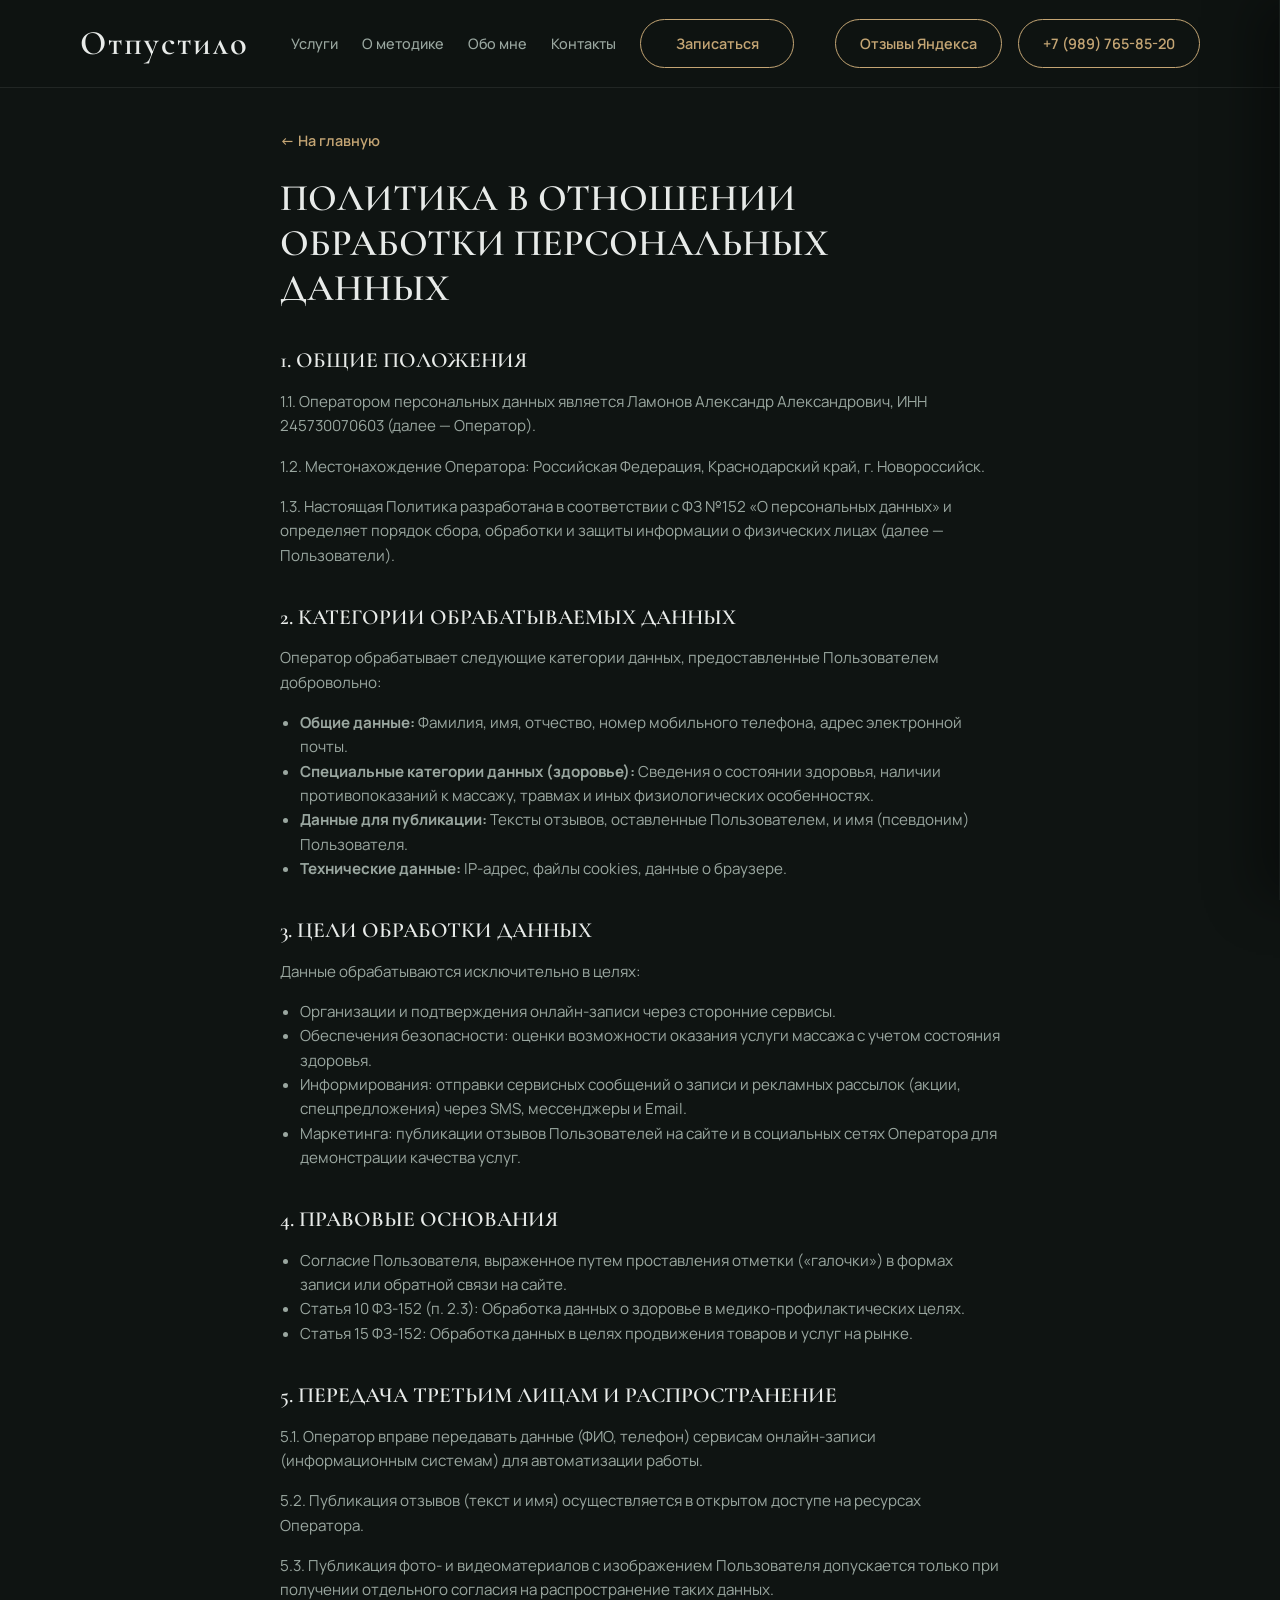
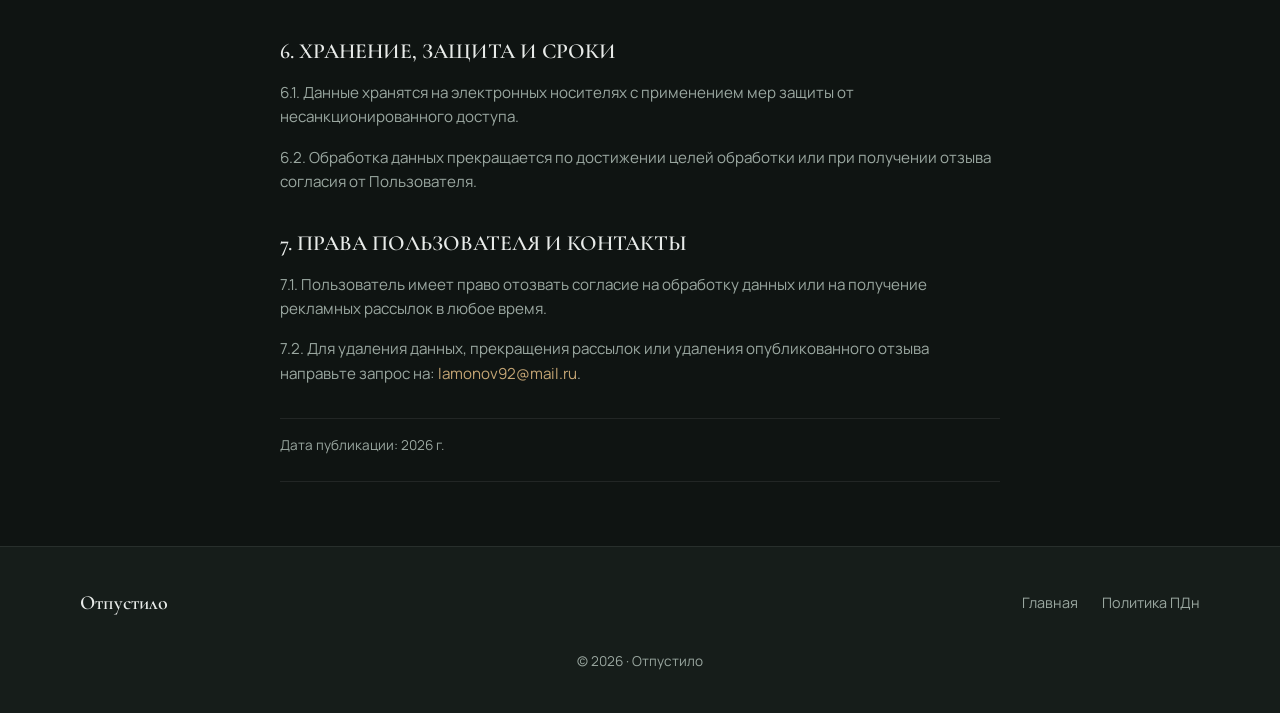
==== commit 1bdabae5: "Исправлены критические проблемы и оптимизирован код Критические исправления: - Исправлена опечатка в" ====
--- a/privacy.html
+++ b/privacy.html
@@ -113,7 +113,7 @@
         <p>7.2. Для удаления данных, прекращения рассылок или удаления опубликованного отзыва направьте запрос на: <a href="mailto:lamonov92@mail.ru">lamonov92@mail.ru</a>.</p>
 
         <p class="legal-meta" style="margin-top: 2rem; padding-top: 1rem; border-top: 1px solid var(--line); margin-bottom: 0;">
-          Дата публикации: 14 апреля 2026 г.
+          Дата публикации: 2026 г.
         </p>
       </article>
     </div>
--- a/styles.css
+++ b/styles.css
@@ -12,6 +12,12 @@
   --font-display: "Cormorant Garamond", Georgia, serif;
   --radius: 12px;
   --shadow: 0 24px 60px rgba(0, 0, 0, 0.45);
+  /* Z-index stack */
+  --z-scroll-progress: 400;
+  --z-cookie: 200;
+  --z-mobile-nav-drawer: 125;
+  --z-header: 120;
+  --z-mobile-nav-overlay: 110;
 }
 
 *,
@@ -52,10 +58,9 @@
   height: 3px;
   width: 0%;
   max-width: 100%;
-  z-index: 400;
+  z-index: var(--z-scroll-progress);
   pointer-events: none;
   background: var(--accent);
-  /* Только вниз — горизонтальное свечение даёт полосу и скролл на узких экранах */
   box-shadow: 0 4px 14px rgba(196, 165, 116, 0.42);
   transform-origin: left center;
 }
@@ -158,7 +163,7 @@
 .header {
   position: sticky;
   top: 0;
-  z-index: 120;
+  z-index: var(--z-header);
   background: rgba(15, 20, 18, 0.92);
   backdrop-filter: blur(12px);
   border-bottom: 1px solid var(--line);
@@ -303,7 +308,7 @@
 .mobile-nav-overlay {
   position: fixed;
   inset: 0;
-  z-index: 110;
+  z-index: var(--z-mobile-nav-overlay);
   background: rgba(0, 0, 0, 0.52);
   opacity: 0;
   visibility: hidden;
@@ -320,7 +325,7 @@
   top: 0;
   right: 0;
   bottom: 0;
-  z-index: 125;
+  z-index: var(--z-mobile-nav-drawer);
   display: flex;
   flex-direction: column;
   align-items: flex-end;
@@ -657,7 +662,7 @@
 
 @media (max-width: 992px) {
   .section {
-    padding: 12rem 0;
+    padding: 3rem 0;
   }
 }
 
@@ -2160,7 +2165,7 @@
   flex-wrap: wrap;
   align-items: center;
   gap: 1rem;
-  z-index: 200;
+  z-index: var(--z-cookie);
   opacity: 0;
   pointer-events: none;
   transition: transform 0.35s ease, opacity 0.35s ease;
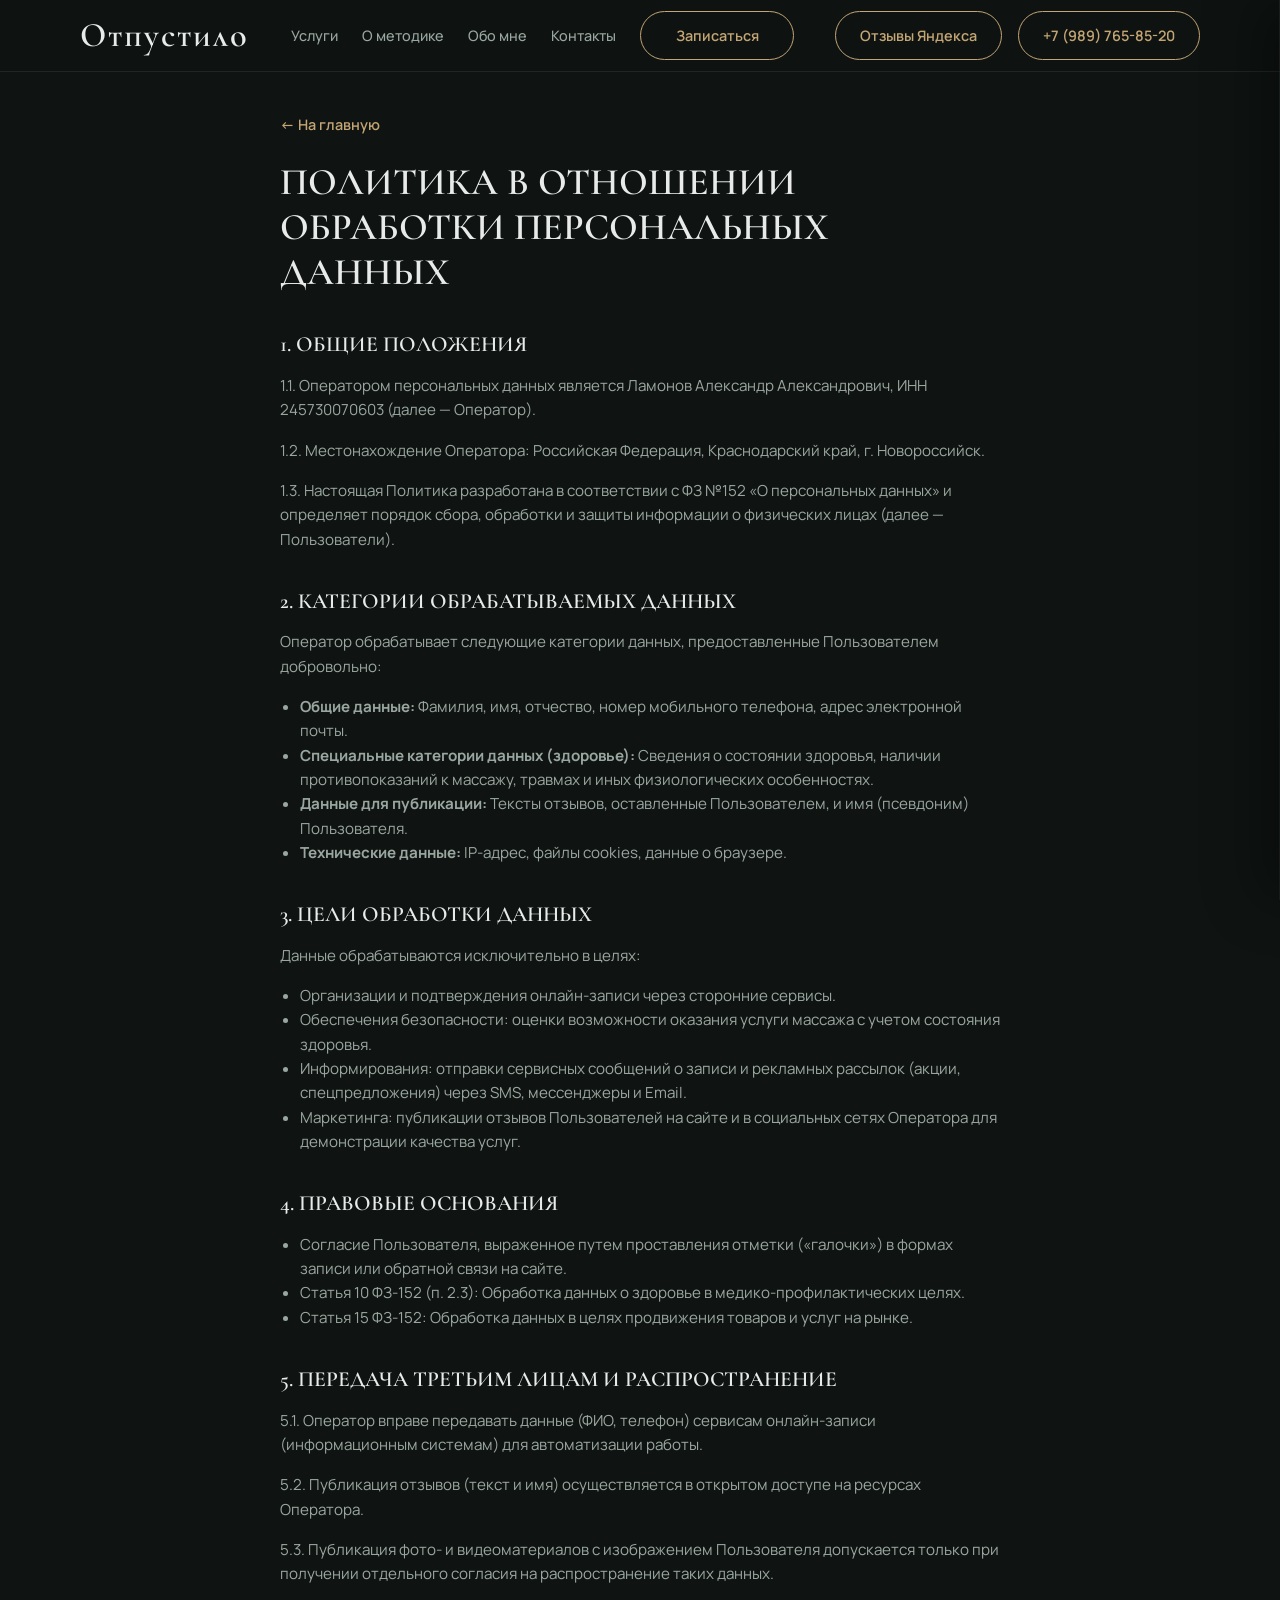
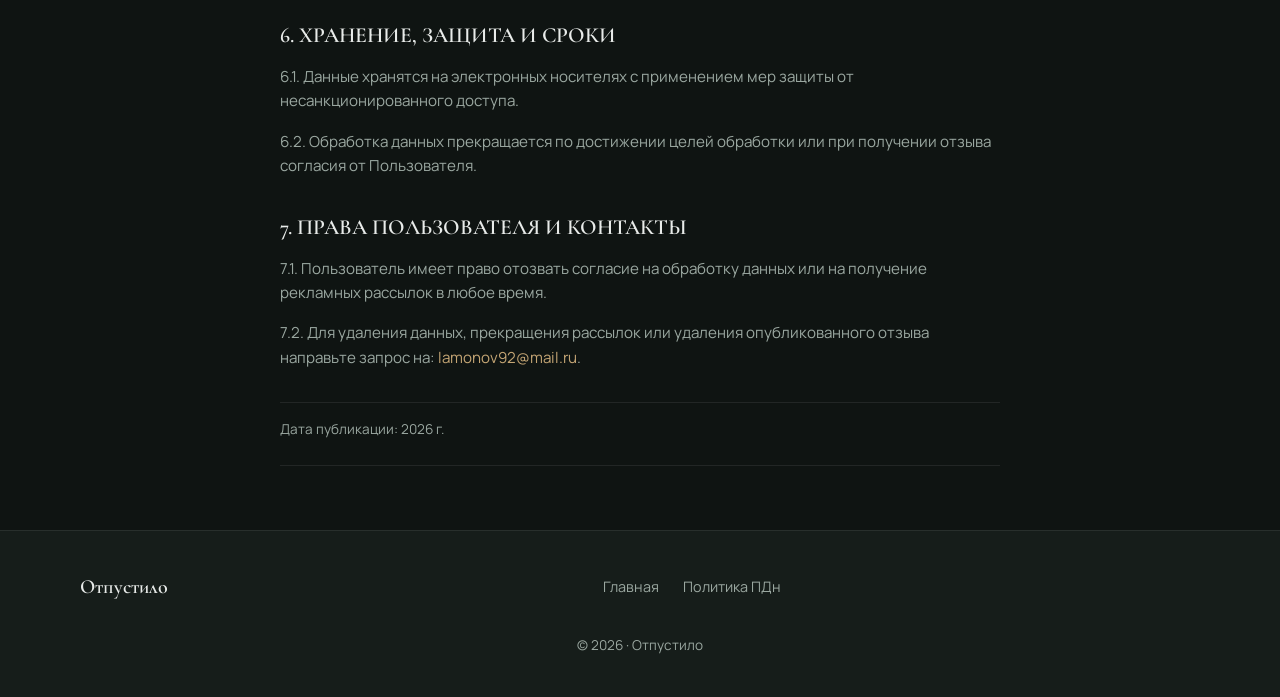
==== commit 8b05443a: "Обновление: логотип в шапке, анимация золотистого цвета, кнопка вверх, мобильная версия" ====
--- a/privacy.html
+++ b/privacy.html
@@ -19,7 +19,7 @@
   <meta name="twitter:image" content="images/services-bg.jpg" />
   <link rel="preconnect" href="https://fonts.googleapis.com" />
   <link rel="preconnect" href="https://fonts.gstatic.com" crossorigin />
-  <link href="https://fonts.googleapis.com/css2?family=Cormorant+Garamond:ital,wght@0,400;0,600;0,700;1,400&family=Manrope:wght@300;400;500;600;700&display=swap" rel="stylesheet" />
+  <link href="https://fonts.googleapis.com/css2?family=Cormorant+Garamond:ital,wght@0,400;0,600;0,700;1,400&family=Manrope:wght@400;500;600;700&display=swap" rel="stylesheet" />
   <link rel="stylesheet" href="styles.css" />
   
   <link rel="icon" href="data:image/svg+xml,<svg xmlns=%22http://www.w3.org/2000/svg%22 viewBox=%220 0 100 100%22><text y=%22.9em%22 font-size=%2290%22>🌿</text></svg>">
@@ -121,7 +121,7 @@
 
   <footer class="footer">
     <div class="container footer__inner">
-      <span class="footer__logo">Отпустило</span>
+      <a class="footer__logo" href="index.html">Отпустило</a>
       <nav class="footer__nav">
         <a href="index.html">Главная</a>
         <a href="privacy.html">Политика ПДн</a>
--- a/styles.css
+++ b/styles.css
@@ -65,6 +65,12 @@
   transform-origin: left center;
 }
 
+.scroll-progress.is-visible {
+  width: 100%;
+  pointer-events: auto;
+  cursor: pointer;
+}
+
 @keyframes scroll-progress-shimmer {
   0% {
     background-position: 0% 50%;
@@ -180,7 +186,7 @@
   align-items: center;
   justify-content: space-between;
   gap: 1rem;
-  padding: 16px 0;
+  padding: 8px 0;
   flex-wrap: nowrap;
 }
 
@@ -228,18 +234,30 @@
     flex: 1 1 auto;
     justify-content: flex-end;
   }
+
+  .header__inner {
+    padding: 0;
+    align-items: center;
+  }
   
   .logo--header-wide {
-    font-size: clamp(2.5rem, 5vw, 3.75rem); /* Размер заголовка Hero */
+    font-size: clamp(2.5rem, 5vw, 3.75rem);
     flex: 0 1 auto;
     margin-right: auto;
     line-height: 1;
   }
-
+  
+  .logo--header-wide .logo__image {
+    width: clamp(225px, 40vw, 360px) !important;
+    max-height: 158px !important;
+    margin-top: -10px;
+    margin-bottom: -20px;
+  }
+  
   .nav-desktop__cta {
     display: none !important;
   }
-
+  
   .nav--desktop {
     display: none !important;
   }
@@ -249,7 +267,7 @@
   }
 
   .btn--header {
-    min-width: 0; /* Сбрасываем жесткую ширину на мобильных, где кнопки скрыты или другие */
+    min-width: 0;
   }
 
   .burger {
@@ -268,9 +286,16 @@
     display: none !important;
   }
 
-  .logo--header-wide {
-    flex: 0 1 auto;
-    font-size: clamp(1.35rem, 2.4vw, 1.95rem);
+.logo--header-wide {
+  flex: 0 0 auto;
+  font-size: clamp(1.35rem, 2.4vw, 1.95rem);
+  align-self: center;
+}
+
+  .logo--header-wide .logo__image {
+    width: clamp(140px, 16vw, 200px) !important;
+    max-height: 85px !important;
+    margin-top: 12px;
   }
 }
 
@@ -303,6 +328,34 @@
 
 .logo:hover {
   color: var(--accent);
+}
+
+.logo__image {
+  display: block;
+  width: clamp(80px, 10vw, 150px);
+  height: auto;
+  max-height: 60px;
+  transition: filter 0.08s ease;
+  filter: none;
+  outline: none;
+}
+
+a.logo:hover .logo__image {
+  filter: brightness(0) saturate(100%) invert(72%) sepia(18%) saturate(801%) hue-rotate(354deg) brightness(91%) contrast(86%);
+}
+
+.logo--hovered .logo__image {
+  filter: brightness(0) saturate(100%) invert(72%) sepia(18%) saturate(801%) hue-rotate(354deg) brightness(91%) contrast(86%);
+}
+
+a.logo {
+  outline: none;
+}
+
+a.logo:focus,
+a.logo:focus-visible {
+  outline: none;
+  box-shadow: none;
 }
 
 .mobile-nav-overlay {
@@ -312,12 +365,14 @@
   background: rgba(0, 0, 0, 0.52);
   opacity: 0;
   visibility: hidden;
+  pointer-events: none;
   transition: opacity 0.28s ease, visibility 0.28s ease;
 }
 
 body.nav-open .mobile-nav-overlay {
   opacity: 1;
   visibility: visible;
+  pointer-events: auto;
 }
 
 .mobile-nav-drawer {
@@ -335,7 +390,8 @@
   height: 100dvh;
   min-height: 100vh;
   min-height: 100dvh;
-  padding: calc(5.5rem + env(safe-area-inset-top, 0px)) 1.25rem 2rem;
+  padding: 1rem 1.25rem 2rem;
+  padding-top: calc(1rem + env(safe-area-inset-top, 0px));
   padding-bottom: calc(2rem + env(safe-area-inset-bottom, 0px));
   padding-left: 1.35rem;
   background: linear-gradient(180deg, var(--surface) 0%, var(--bg-elevated) 100%);
@@ -351,6 +407,21 @@
   transform: translateX(0);
 }
 
+.mobile-nav__logo {
+  display: flex;
+  justify-content: center;
+  align-items: center;
+  padding: 1rem 0;
+  width: 100%;
+}
+
+.mobile-nav__logo img {
+  width: 80px;
+  height: auto;
+  max-width: 100%;
+  display: block;
+}
+
 .mobile-nav__list {
   display: flex;
   flex-direction: column;
@@ -445,8 +516,8 @@
 }
 
 .btn--small {
-  padding: 8px 16px;
-  font-size: 0.85rem;
+  padding: 8px 52px;
+  font-size: 1.05rem;
 }
 
 .burger {
@@ -595,6 +666,24 @@
   }
 }
 
+@media (max-width: 768px) {
+  .hero__actions .btn--hero-promo {
+    font-size: 1.25rem;
+  }
+
+  .booking-gate__btn {
+    font-size: 1.2rem;
+  }
+
+  .booking-gate__write {
+    font-size: 1.15rem;
+  }
+
+  .social {
+    font-size: 1.15rem;
+  }
+}
+
 .trust {
   border-block: 1px solid var(--line);
   background: var(--bg-elevated);
@@ -655,7 +744,7 @@
     margin-inline: 0;
   }
 }
-
+  
 .section {
   padding: 5rem 0;
 }
@@ -665,7 +754,7 @@
     padding: 3rem 0;
   }
 }
-
+  
 section#about-me.section {
   padding-bottom: 2rem;
 }
@@ -837,7 +926,7 @@
     background-image: none;
     background: var(--surface);
   }
-
+  
   .cards {
     display: flex;
     gap: 1rem;
@@ -848,11 +937,11 @@
     padding-bottom: 0.35rem;
     scrollbar-width: none;
   }
-
+  
   .cards::-webkit-scrollbar {
     display: none;
   }
-
+  
   .cards .card {
     flex: 0 0 min(78vw, 300px);
     scroll-snap-align: start;
@@ -1060,15 +1149,16 @@
   border-radius: 8px;
   background: transparent;
   color: var(--text-muted);
-  font-size: 1.75rem;
+  font-size: 2rem;
   line-height: 1;
   cursor: pointer;
-  transition: color 0.2s, background 0.2s;
+  transition: color 0.2s, background 0.2s, border 0.2s;
 }
 
 .service-dialog__close:hover {
   color: var(--text);
   background: var(--accent-soft);
+  border: 1px solid var(--accent);
 }
 
 .service-dialog__body {
@@ -1134,6 +1224,11 @@
 .service-dialog__foot .btn--primary {
   flex: 1;
   min-width: 140px;
+  font-size: 1.05rem;
+}
+
+.service-dialog__foot .btn--ghost {
+  font-size: 1.05rem;
 }
 
 .split {
@@ -1483,9 +1578,15 @@
   grid-row: 1 / span 4;
   display: grid;
   grid-template-columns: minmax(0, 1fr);
-  grid-template-rows: subgrid;
+  grid-template-rows: repeat(4, minmax(0, 1fr));
   min-width: 0;
   min-height: 0;
+}
+
+@supports (grid-template-rows: subgrid) {
+  .about-me__photo-column {
+    grid-template-rows: subgrid;
+  }
 }
 
 .about-me__photo-column .about-me__photo--1 {
@@ -1545,10 +1646,17 @@
   grid-column: 2 / 4;
   grid-row: 1 / span 4;
   display: grid;
-  grid-template-columns: subgrid;
-  grid-template-rows: subgrid;
+  grid-template-columns: repeat(2, minmax(0, 1fr));
+  grid-template-rows: repeat(4, minmax(0, 1fr));
   min-width: 0;
   min-height: 0;
+}
+
+@supports (grid-template-columns: subgrid) {
+  .about-me__diplomas {
+    grid-template-columns: subgrid;
+    grid-template-rows: subgrid;
+  }
 }
 
 .about-me__diploma {
@@ -1580,12 +1688,11 @@
   text-align: left;
   cursor: zoom-in;
   -webkit-tap-highlight-color: transparent;
-  transition: border-color 0.2s, box-shadow 0.2s;
+  transition: border-color 0.2s;
 }
 
 button.diploma-frame.diploma-frame--thumb:hover {
   border-color: rgba(196, 165, 116, 0.45);
-  box-shadow: 0 20px 48px rgba(0, 0, 0, 0.35);
 }
 
 button.diploma-frame.diploma-frame--thumb:focus-visible {
@@ -1978,6 +2085,17 @@
   word-break: break-all;
 }
 
+@media (max-width: 768px) {
+  .yandex-reviews {
+    overflow: visible;
+  }
+
+  .yandex-reviews__iframe {
+    min-height: auto;
+    height: 700px;
+  }
+}
+
 .contacts {
   display: grid;
   grid-template-columns: 1fr 1.2fr;
@@ -2099,6 +2217,8 @@
 .footer__nav {
   display: flex;
   gap: 1.5rem;
+  flex: 1;
+  justify-content: center;
 }
 
 .footer__nav a {
@@ -2116,6 +2236,13 @@
   margin: 1rem 0 0;
   font-size: 0.85rem;
   color: var(--text-muted);
+}
+
+.footer__logo-row {
+  display: flex;
+  justify-content: center;
+  align-items: center;
+  margin: 1rem 0;
 }
 
 @media (max-width: 768px) {
@@ -2124,6 +2251,10 @@
     align-items: center;
     text-align: center;
     gap: 1.25rem;
+  }
+
+  .footer__logo-row {
+    display: none;
   }
 
   .footer__logo {
@@ -2256,7 +2387,7 @@
   }
 }
 
-@media (max-width: 480px) {
+@media (max-width: 768px) {
   html {
     font-size: 14px;
   }
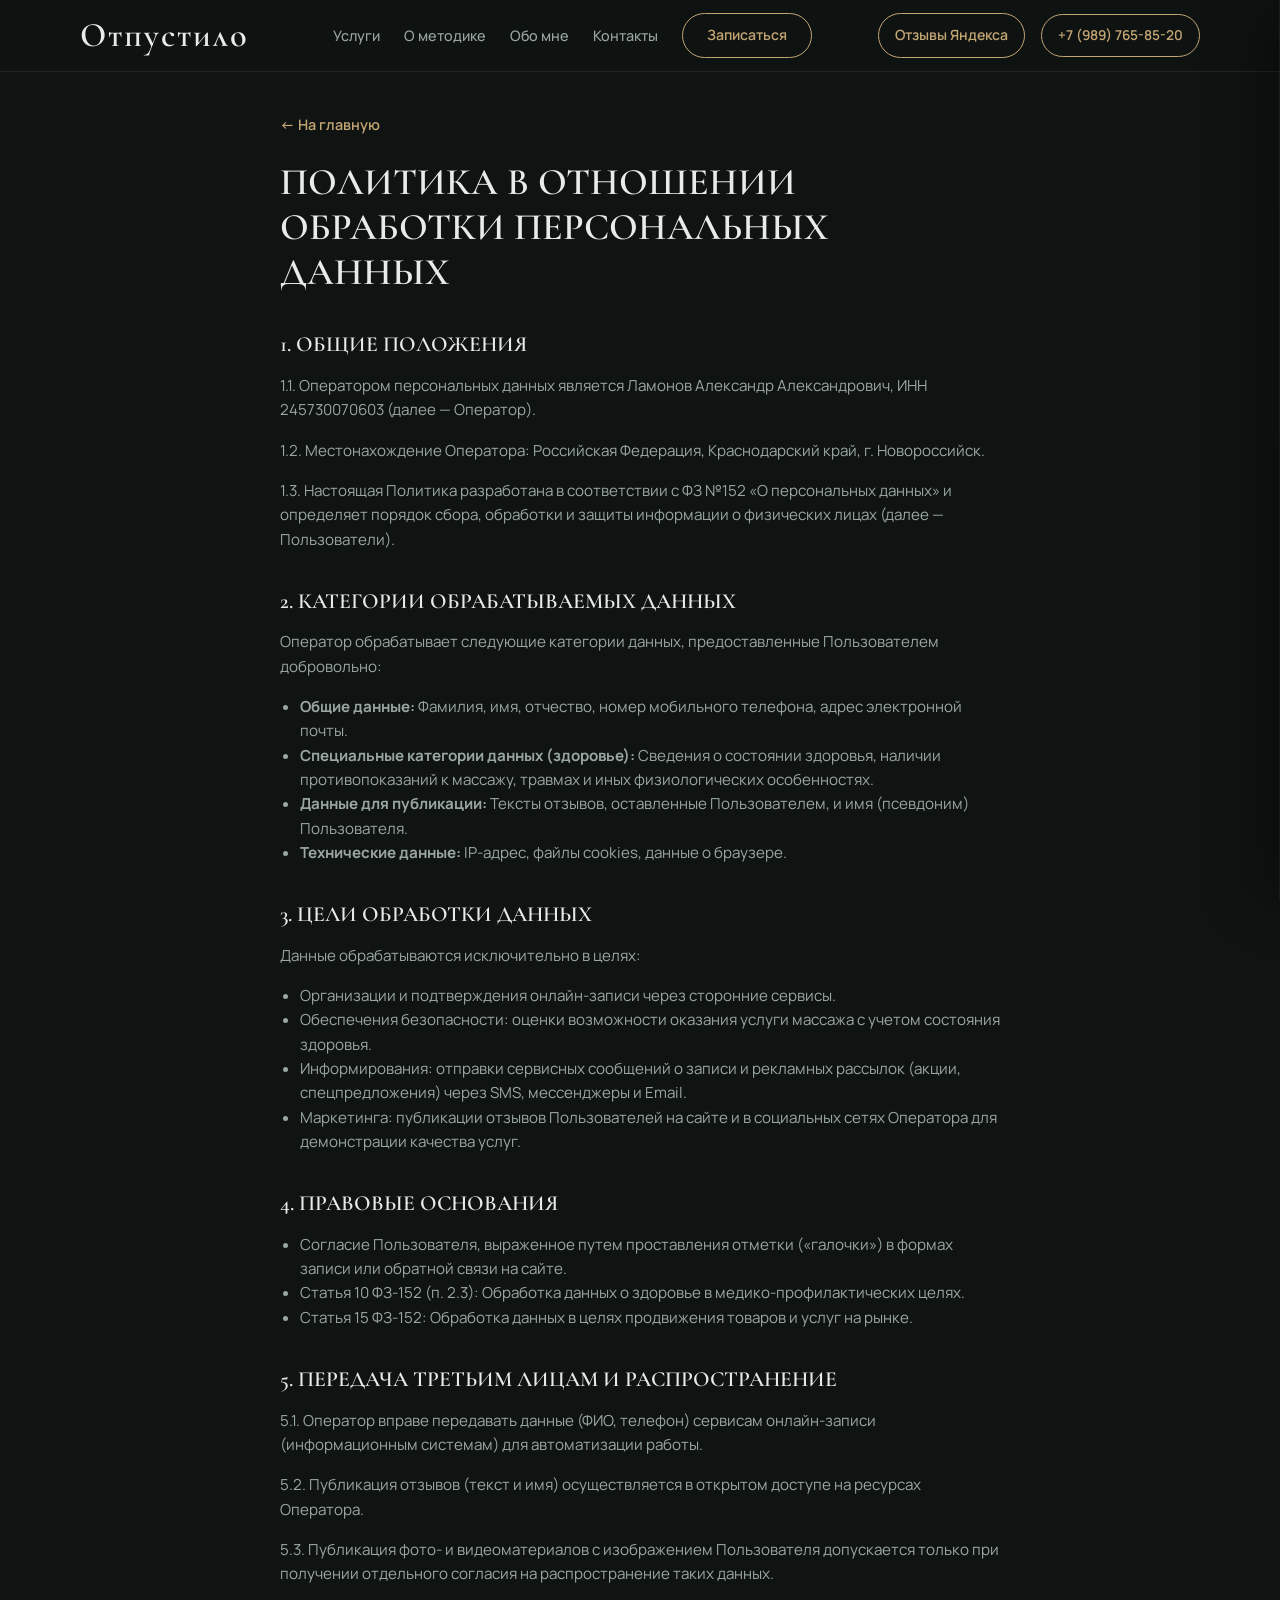
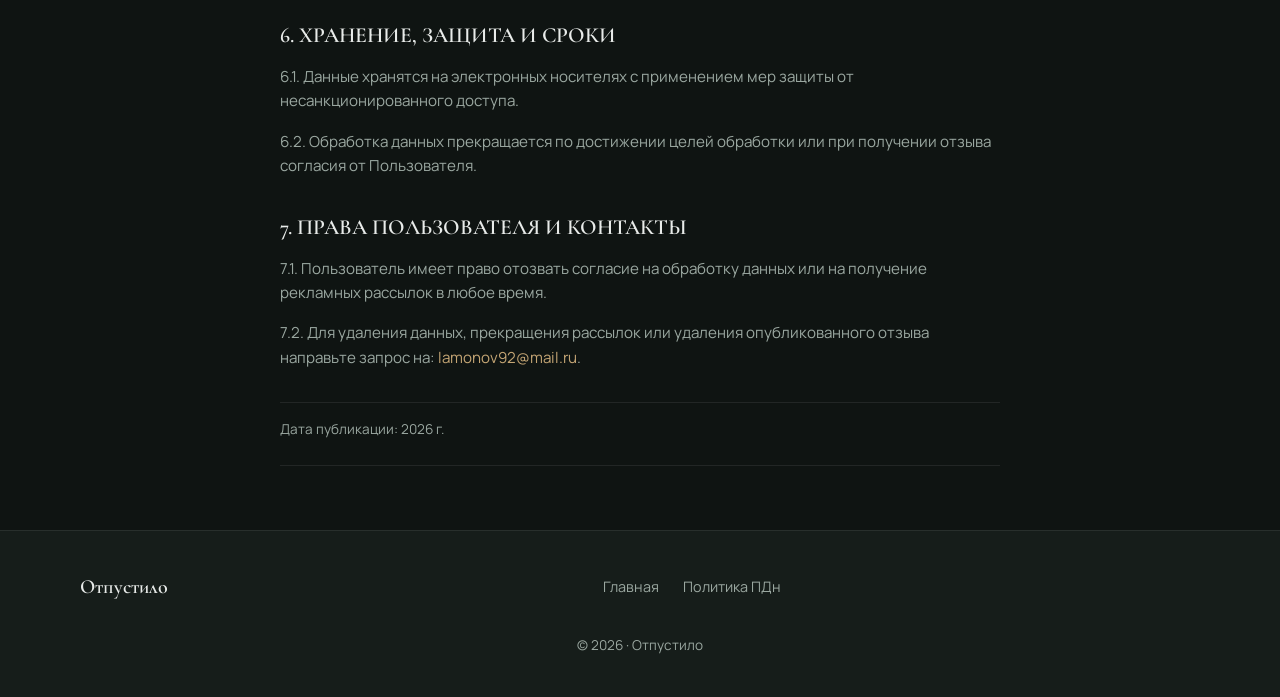
==== commit 4dbec9cd: "Аудит: исправление критических и средних проблем, Schema.org, Yandex SEO, iOS совместимость - Абсолю" ====
--- a/privacy.html
+++ b/privacy.html
@@ -11,18 +11,25 @@
   <meta property="og:site_name" content="Отпустило" />
   <meta property="og:title" content="Политика обработки персональных данных — Отпустило" />
   <meta property="og:description" content="Политика в отношении обработки персональных данных — Отпустило." />
-  <meta property="og:image" content="images/services-bg.jpg" />
+  <meta property="og:image" content="https://otpustilo-nvrsk.ru/images/%D0%BF%D1%80%D0%B5%D0%B2%D1%8C%D1%8E.jpg" />
+  <meta property="og:url" content="https://otpustilo-nvrsk.ru/privacy.html" />
+  <link rel="canonical" href="https://otpustilo-nvrsk.ru/privacy.html" />
 
   <meta name="twitter:card" content="summary_large_image" />
   <meta name="twitter:title" content="Политика обработки персональных данных — Отпустило" />
   <meta name="twitter:description" content="Политика в отношении обработки персональных данных — Отпустило." />
-  <meta name="twitter:image" content="images/services-bg.jpg" />
+  <meta name="twitter:image" content="https://otpustilo-nvrsk.ru/images/%D0%BF%D1%80%D0%B5%D0%B2%D1%8C%D1%8E.jpg" />
+  
   <link rel="preconnect" href="https://fonts.googleapis.com" />
   <link rel="preconnect" href="https://fonts.gstatic.com" crossorigin />
-  <link href="https://fonts.googleapis.com/css2?family=Cormorant+Garamond:ital,wght@0,400;0,600;0,700;1,400&family=Manrope:wght@400;500;600;700&display=swap" rel="stylesheet" />
+  <link rel="preload" as="style" href="styles.css" />
+  <link rel="preload" as="image" href="images/services-bg.jpg" />
+  <link rel="preload" as="style" href="https://fonts.googleapis.com/css2?family=Cormorant+Garamond:ital,wght@0,400;0,600;0,700;1,400&family=Manrope:wght@400;500;600;700&display=swap" />
+  <link rel="stylesheet" href="https://fonts.googleapis.com/css2?family=Cormorant+Garamond:ital,wght@0,400;0,600;0,700;1,400&family=Manrope:wght@400;500;600;700&display=swap" media="print" onload="this.media='all'" />
   <link rel="stylesheet" href="styles.css" />
   
-  <link rel="icon" href="data:image/svg+xml,<svg xmlns=%22http://www.w3.org/2000/svg%22 viewBox=%220 0 100 100%22><text y=%22.9em%22 font-size=%2290%22>🌿</text></svg>">
+  <link rel="icon" type="image/png" href="images/Logo.png">
+  <link rel="apple-touch-icon" href="images/Logo.png">
 </head>
 <body class="page-privacy">
   <header class="header">
--- a/styles.css
+++ b/styles.css
@@ -36,8 +36,13 @@
 
 html {
   scroll-behavior: smooth;
+  scroll-padding-top: 30px;
   overflow-x: clip;
   max-width: 100%;
+}
+
+#services {
+  scroll-margin-top: 0;
 }
 
 body {
@@ -94,7 +99,7 @@
 }
 
 @media (prefers-reduced-motion: reduce) {
-  .scroll-progress {
+.scroll-progress {
     display: none;
     animation: none;
   }
@@ -110,6 +115,7 @@
 
   .hero__bg {
     transform: none !important;
+    will-change: auto;
   }
 }
 
@@ -132,38 +138,6 @@
 .container {
   width: min(1120px, 100% - 40px);
   margin-inline: auto;
-}
-
-.top-bar {
-  background: var(--bg-elevated);
-  border-bottom: 1px solid var(--line);
-  font-size: 0.85rem;
-  color: var(--text-muted);
-}
-
-.top-bar__inner {
-  display: flex;
-  justify-content: space-between;
-  align-items: center;
-  padding: 10px 0;
-  gap: 1rem;
-  flex-wrap: wrap;
-}
-
-.top-bar__phone {
-  color: var(--text);
-  font-weight: 600;
-}
-
-.top-bar__reviews {
-  color: var(--accent);
-  font-weight: 600;
-  font-size: 0.82rem;
-  white-space: nowrap;
-}
-
-.top-bar__reviews:hover {
-  color: var(--accent-hover);
 }
 
 .header {
@@ -198,7 +172,7 @@
   flex-shrink: 1;
   min-width: 0;
   max-width: 100%;
-  flex-wrap: wrap;
+  flex-wrap: nowrap;
 }
 
 .nav--desktop {
@@ -243,15 +217,16 @@
   .logo--header-wide {
     font-size: clamp(2.5rem, 5vw, 3.75rem);
     flex: 0 1 auto;
-    margin-right: auto;
+    margin-right: 0;
+    margin-left: calc(-2rem + 8px);
     line-height: 1;
   }
   
   .logo--header-wide .logo__image {
-    width: clamp(225px, 40vw, 360px) !important;
-    max-height: 158px !important;
-    margin-top: -10px;
-    margin-bottom: -20px;
+    width: clamp(200px, 38vw, 340px) !important;
+    max-height: 145px !important;
+    margin-top: -8px;
+    margin-bottom: -18px;
   }
   
   .nav-desktop__cta {
@@ -280,6 +255,7 @@
     display: flex;
     gap: 0.85rem 1.5rem;
     margin-right: 1rem;
+    margin-left: -2rem;
   }
 
   .burger {
@@ -293,9 +269,10 @@
 }
 
   .logo--header-wide .logo__image {
-    width: clamp(140px, 16vw, 200px) !important;
+    width: clamp(140px, 16vw, 240px) !important;
     max-height: 85px !important;
     margin-top: 12px;
+    margin-left: -22px;
   }
 }
 
@@ -392,7 +369,6 @@
   min-height: 100dvh;
   padding: 1rem 1.25rem 2rem;
   padding-top: calc(1rem + env(safe-area-inset-top, 0px));
-  padding-bottom: calc(2rem + env(safe-area-inset-bottom, 0px));
   padding-left: 1.35rem;
   background: linear-gradient(180deg, var(--surface) 0%, var(--bg-elevated) 100%);
   border-left: 1px solid var(--line);
@@ -464,7 +440,14 @@
   color: var(--accent);
   border: 1px solid var(--accent);
   /* Задаем минимальную ширину, чтобы кнопки в шапке были одинаковыми */
-  min-width: 154px;
+  min-width: 130px;
+  padding: 10px 16px;
+  font-size: 0.88rem;
+}
+
+.btn--phone {
+  min-width: 140px;
+  font-size: 0.85rem;
 }
 
 .btn--header:hover {
@@ -499,16 +482,6 @@
 .btn--ghost:hover {
   border-color: var(--accent);
   color: var(--accent);
-}
-
-.btn--light {
-  background: var(--text);
-  color: var(--bg);
-}
-
-.btn--light:hover {
-  background: var(--accent-hover);
-  color: #1a1510;
 }
 
 .btn--block {
@@ -757,6 +730,10 @@
   
 section#about-me.section {
   padding-bottom: 2rem;
+}
+
+section#about.section {
+  padding-bottom: 1rem;
 }
 
 section#booking.section {
@@ -1279,7 +1256,13 @@
 }
 
 @media (max-width: 768px) {
+  .split {
+    grid-template-columns: 1fr;
+  }
+
   .split__panel {
+    order: 2;
+    margin-top: 1rem;
     min-height: auto;
     padding: 1.75rem 1.5rem;
   }
@@ -1388,48 +1371,6 @@
   color: var(--accent-hover);
 }
 
-.form {
-  display: grid;
-  grid-template-columns: 1fr 1fr;
-  gap: 1.25rem;
-}
-
-.field {
-  display: flex;
-  flex-direction: column;
-  gap: 0.4rem;
-}
-
-.field--full {
-  grid-column: 1 / -1;
-}
-
-.field__label {
-  font-size: 0.8rem;
-  font-weight: 600;
-  color: var(--text-muted);
-  text-transform: uppercase;
-  letter-spacing: 0.06em;
-}
-
-.field input,
-.field select,
-.field textarea {
-  font: inherit;
-  padding: 12px 14px;
-  border-radius: 8px;
-  border: 1px solid var(--line);
-  background: var(--surface);
-  color: var(--text);
-}
-
-.field input:focus,
-.field select:focus,
-.field textarea:focus {
-  outline: none;
-  border-color: var(--accent);
-}
-
 .consent {
   display: flex;
   align-items: flex-start;
@@ -1531,20 +1472,6 @@
   background: var(--accent-soft);
   font-size: 0.9rem;
   color: var(--text);
-}
-
-.form__note {
-  grid-column: 1 / -1;
-  font-size: 0.8rem;
-  color: var(--text-muted);
-  margin: 0;
-}
-
-.form__note code {
-  font-size: 0.85em;
-  background: var(--bg);
-  padding: 2px 6px;
-  border-radius: 4px;
 }
 
 .about-me__text {
@@ -1620,22 +1547,6 @@
   object-fit: cover;
   object-position: center;
   display: block;
-}
-
-.about-me__photo--empty {
-  min-height: 280px;
-  flex-direction: column;
-  gap: 0.5rem;
-  color: var(--text-muted);
-  font-size: 0.9rem;
-  text-align: center;
-  padding: 1.5rem;
-}
-
-.about-me__photo--empty::before {
-  content: "📷";
-  font-size: 2.5rem;
-  opacity: 0.5;
 }
 
 /* Один grid-элемент со subgrid (не display:contents) — в Chrome на широком экране иначе ломалось выравнивание строк с колонкой фото */
@@ -2159,6 +2070,12 @@
   color: var(--accent);
 }
 
+.social--small {
+  min-width: 80px;
+  padding: 10px 12px;
+  font-size: 0.85rem;
+}
+
 .contacts__map {
   min-width: 0;
 }
@@ -2170,20 +2087,6 @@
   min-height: 260px;
   border: 0;
   border-radius: var(--radius);
-  background: var(--surface);
-}
-
-.map-placeholder {
-  aspect-ratio: 16 / 10;
-  border-radius: var(--radius);
-  border: 1px dashed var(--line);
-  display: flex;
-  align-items: center;
-  justify-content: center;
-  text-align: center;
-  padding: 1.5rem;
-  color: var(--text-muted);
-  font-size: 0.9rem;
   background: var(--surface);
 }
 
@@ -2339,20 +2242,20 @@
   html {
     font-size: 15px;
   }
-
+  
   .container {
     max-width: 92%;
   }
-
+  
   .section {
     padding: 2rem 0;
   }
-
+  
   .header__inner {
     gap: 0.5rem;
     padding: 12px 0;
   }
-
+  
   .btn--header {
     font-size: 0.8rem;
     padding: 0.55rem 1.15rem;
@@ -2387,60 +2290,6 @@
   }
 }
 
-@media (max-width: 768px) {
-  html {
-    font-size: 14px;
-  }
-
-  .container {
-    max-width: 90%;
-  }
-
-  .section {
-    padding: 1.5rem 0;
-  }
-
-  .header__inner {
-    gap: 0.35rem;
-    padding: 14px 0;
-  }
-
-  .header__toolbar {
-    gap: 0.5rem;
-    flex: 1 1 auto;
-    justify-content: flex-end;
-  }
-
-  .logo--header-wide {
-    font-size: clamp(2.5rem, 5vw, 3.75rem); /* Размер заголовка Hero */
-    flex: 0 1 auto;
-    margin-right: auto;
-  }
-
-  .btn--header {
-    font-size: 0.8rem;
-    padding: 0.5rem 0.95rem;
-    flex: 0 0 auto;
-    text-align: center;
-    white-space: nowrap;
-  }
-
-  .burger span {
-    width: 24px;
-    height: 2px;
-  }
-
-  .split {
-    gap: 2rem;
-    grid-template-columns: 1fr;
-  }
-
-  .split__panel {
-    order: 2;
-    margin-top: 2rem;
-  }
-}
-
 @media (max-width: 420px) {
   .header__inner {
     gap: 0.2rem;
--- a/styles.css
+++ b/styles.css
@@ -36,8 +36,13 @@
 
 html {
   scroll-behavior: smooth;
+  scroll-padding-top: 30px;
   overflow-x: clip;
   max-width: 100%;
+}
+
+#services {
+  scroll-margin-top: 0;
 }
 
 body {
@@ -94,7 +99,7 @@
 }
 
 @media (prefers-reduced-motion: reduce) {
-  .scroll-progress {
+.scroll-progress {
     display: none;
     animation: none;
   }
@@ -110,6 +115,7 @@
 
   .hero__bg {
     transform: none !important;
+    will-change: auto;
   }
 }
 
@@ -132,38 +138,6 @@
 .container {
   width: min(1120px, 100% - 40px);
   margin-inline: auto;
-}
-
-.top-bar {
-  background: var(--bg-elevated);
-  border-bottom: 1px solid var(--line);
-  font-size: 0.85rem;
-  color: var(--text-muted);
-}
-
-.top-bar__inner {
-  display: flex;
-  justify-content: space-between;
-  align-items: center;
-  padding: 10px 0;
-  gap: 1rem;
-  flex-wrap: wrap;
-}
-
-.top-bar__phone {
-  color: var(--text);
-  font-weight: 600;
-}
-
-.top-bar__reviews {
-  color: var(--accent);
-  font-weight: 600;
-  font-size: 0.82rem;
-  white-space: nowrap;
-}
-
-.top-bar__reviews:hover {
-  color: var(--accent-hover);
 }
 
 .header {
@@ -198,7 +172,7 @@
   flex-shrink: 1;
   min-width: 0;
   max-width: 100%;
-  flex-wrap: wrap;
+  flex-wrap: nowrap;
 }
 
 .nav--desktop {
@@ -243,15 +217,16 @@
   .logo--header-wide {
     font-size: clamp(2.5rem, 5vw, 3.75rem);
     flex: 0 1 auto;
-    margin-right: auto;
+    margin-right: 0;
+    margin-left: calc(-2rem + 8px);
     line-height: 1;
   }
   
   .logo--header-wide .logo__image {
-    width: clamp(225px, 40vw, 360px) !important;
-    max-height: 158px !important;
-    margin-top: -10px;
-    margin-bottom: -20px;
+    width: clamp(200px, 38vw, 340px) !important;
+    max-height: 145px !important;
+    margin-top: -8px;
+    margin-bottom: -18px;
   }
   
   .nav-desktop__cta {
@@ -280,6 +255,7 @@
     display: flex;
     gap: 0.85rem 1.5rem;
     margin-right: 1rem;
+    margin-left: -2rem;
   }
 
   .burger {
@@ -293,9 +269,10 @@
 }
 
   .logo--header-wide .logo__image {
-    width: clamp(140px, 16vw, 200px) !important;
+    width: clamp(140px, 16vw, 240px) !important;
     max-height: 85px !important;
     margin-top: 12px;
+    margin-left: -22px;
   }
 }
 
@@ -392,7 +369,6 @@
   min-height: 100dvh;
   padding: 1rem 1.25rem 2rem;
   padding-top: calc(1rem + env(safe-area-inset-top, 0px));
-  padding-bottom: calc(2rem + env(safe-area-inset-bottom, 0px));
   padding-left: 1.35rem;
   background: linear-gradient(180deg, var(--surface) 0%, var(--bg-elevated) 100%);
   border-left: 1px solid var(--line);
@@ -464,7 +440,14 @@
   color: var(--accent);
   border: 1px solid var(--accent);
   /* Задаем минимальную ширину, чтобы кнопки в шапке были одинаковыми */
-  min-width: 154px;
+  min-width: 130px;
+  padding: 10px 16px;
+  font-size: 0.88rem;
+}
+
+.btn--phone {
+  min-width: 140px;
+  font-size: 0.85rem;
 }
 
 .btn--header:hover {
@@ -499,16 +482,6 @@
 .btn--ghost:hover {
   border-color: var(--accent);
   color: var(--accent);
-}
-
-.btn--light {
-  background: var(--text);
-  color: var(--bg);
-}
-
-.btn--light:hover {
-  background: var(--accent-hover);
-  color: #1a1510;
 }
 
 .btn--block {
@@ -757,6 +730,10 @@
   
 section#about-me.section {
   padding-bottom: 2rem;
+}
+
+section#about.section {
+  padding-bottom: 1rem;
 }
 
 section#booking.section {
@@ -1279,7 +1256,13 @@
 }
 
 @media (max-width: 768px) {
+  .split {
+    grid-template-columns: 1fr;
+  }
+
   .split__panel {
+    order: 2;
+    margin-top: 1rem;
     min-height: auto;
     padding: 1.75rem 1.5rem;
   }
@@ -1388,48 +1371,6 @@
   color: var(--accent-hover);
 }
 
-.form {
-  display: grid;
-  grid-template-columns: 1fr 1fr;
-  gap: 1.25rem;
-}
-
-.field {
-  display: flex;
-  flex-direction: column;
-  gap: 0.4rem;
-}
-
-.field--full {
-  grid-column: 1 / -1;
-}
-
-.field__label {
-  font-size: 0.8rem;
-  font-weight: 600;
-  color: var(--text-muted);
-  text-transform: uppercase;
-  letter-spacing: 0.06em;
-}
-
-.field input,
-.field select,
-.field textarea {
-  font: inherit;
-  padding: 12px 14px;
-  border-radius: 8px;
-  border: 1px solid var(--line);
-  background: var(--surface);
-  color: var(--text);
-}
-
-.field input:focus,
-.field select:focus,
-.field textarea:focus {
-  outline: none;
-  border-color: var(--accent);
-}
-
 .consent {
   display: flex;
   align-items: flex-start;
@@ -1531,20 +1472,6 @@
   background: var(--accent-soft);
   font-size: 0.9rem;
   color: var(--text);
-}
-
-.form__note {
-  grid-column: 1 / -1;
-  font-size: 0.8rem;
-  color: var(--text-muted);
-  margin: 0;
-}
-
-.form__note code {
-  font-size: 0.85em;
-  background: var(--bg);
-  padding: 2px 6px;
-  border-radius: 4px;
 }
 
 .about-me__text {
@@ -1620,22 +1547,6 @@
   object-fit: cover;
   object-position: center;
   display: block;
-}
-
-.about-me__photo--empty {
-  min-height: 280px;
-  flex-direction: column;
-  gap: 0.5rem;
-  color: var(--text-muted);
-  font-size: 0.9rem;
-  text-align: center;
-  padding: 1.5rem;
-}
-
-.about-me__photo--empty::before {
-  content: "📷";
-  font-size: 2.5rem;
-  opacity: 0.5;
 }
 
 /* Один grid-элемент со subgrid (не display:contents) — в Chrome на широком экране иначе ломалось выравнивание строк с колонкой фото */
@@ -2159,6 +2070,12 @@
   color: var(--accent);
 }
 
+.social--small {
+  min-width: 80px;
+  padding: 10px 12px;
+  font-size: 0.85rem;
+}
+
 .contacts__map {
   min-width: 0;
 }
@@ -2170,20 +2087,6 @@
   min-height: 260px;
   border: 0;
   border-radius: var(--radius);
-  background: var(--surface);
-}
-
-.map-placeholder {
-  aspect-ratio: 16 / 10;
-  border-radius: var(--radius);
-  border: 1px dashed var(--line);
-  display: flex;
-  align-items: center;
-  justify-content: center;
-  text-align: center;
-  padding: 1.5rem;
-  color: var(--text-muted);
-  font-size: 0.9rem;
   background: var(--surface);
 }
 
@@ -2339,20 +2242,20 @@
   html {
     font-size: 15px;
   }
-
+  
   .container {
     max-width: 92%;
   }
-
+  
   .section {
     padding: 2rem 0;
   }
-
+  
   .header__inner {
     gap: 0.5rem;
     padding: 12px 0;
   }
-
+  
   .btn--header {
     font-size: 0.8rem;
     padding: 0.55rem 1.15rem;
@@ -2387,60 +2290,6 @@
   }
 }
 
-@media (max-width: 768px) {
-  html {
-    font-size: 14px;
-  }
-
-  .container {
-    max-width: 90%;
-  }
-
-  .section {
-    padding: 1.5rem 0;
-  }
-
-  .header__inner {
-    gap: 0.35rem;
-    padding: 14px 0;
-  }
-
-  .header__toolbar {
-    gap: 0.5rem;
-    flex: 1 1 auto;
-    justify-content: flex-end;
-  }
-
-  .logo--header-wide {
-    font-size: clamp(2.5rem, 5vw, 3.75rem); /* Размер заголовка Hero */
-    flex: 0 1 auto;
-    margin-right: auto;
-  }
-
-  .btn--header {
-    font-size: 0.8rem;
-    padding: 0.5rem 0.95rem;
-    flex: 0 0 auto;
-    text-align: center;
-    white-space: nowrap;
-  }
-
-  .burger span {
-    width: 24px;
-    height: 2px;
-  }
-
-  .split {
-    gap: 2rem;
-    grid-template-columns: 1fr;
-  }
-
-  .split__panel {
-    order: 2;
-    margin-top: 2rem;
-  }
-}
-
 @media (max-width: 420px) {
   .header__inner {
     gap: 0.2rem;
